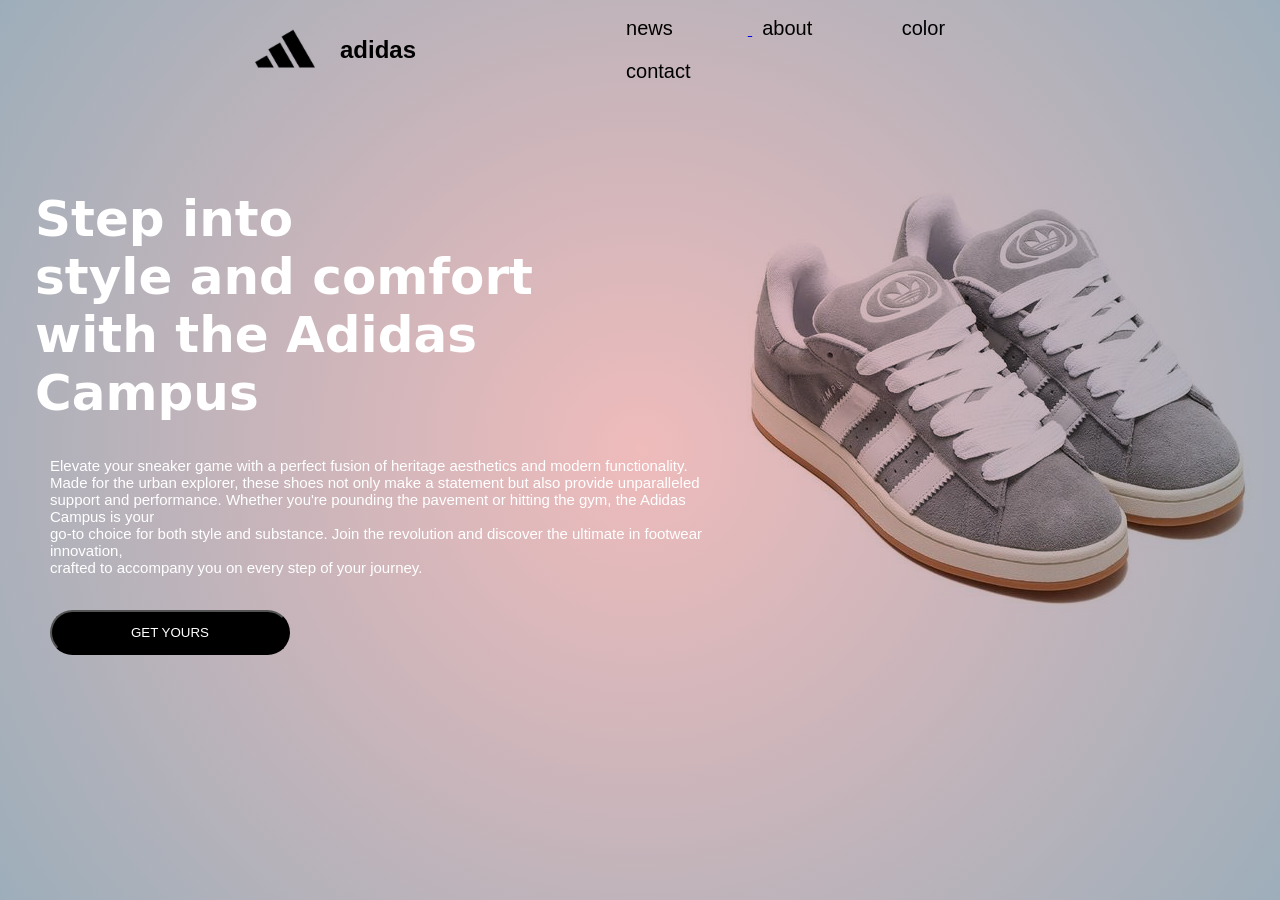
==== index.html @ ee0f189d "NEW HEADER OF THE BNEW WEBSITE" ====
<!DOCTYPE html>
<html lang="en">
  <head>
    <meta charset="UTF-8" />
    <meta name="viewport" content="width=device-width, initial-scale=1.0" />
    <title>Fond d'écran pour l'en-tête avec HTML et CSS</title>
    <link rel="stylesheet" href="assets/css/styles.css" />
  </head>
  <body>
    <header>
      <div class="home">
        <nav>
          <div class="logo">
          <img src="assets/images/adidas_logo.jpg" alt="logo">
          <h1>adidas</h1>
          </div> 
          <div class="navigation">
            <ul>
              <li><a href="#">news</li>
              <li><a href="#">about</a></li>
              <li><a href="#">color</a></li>
              <li><a href="#">contact</a></li>
            </ul>
          </nav>
          </div>
        </div>
      </div> 
     <div class="container" >
      <div class="text" >
        <h2>
          Step into <br>style  
          and comfort<br> with the Adidas Campus
        </h2>
       <div class="general">
        <p>
          Elevate your sneaker game with a perfect fusion of heritage aesthetics 
         and modern functionality. <br>
         Made for the urban explorer, these shoes not only make a statement 
         but also provide unparalleled <br> support and performance. Whether you're pounding  the pavement or hitting the gym, the Adidas Campus is your
         <br> go-to choice for both style and substance. Join the revolution and discover the ultimate in footwear innovation,
         <br> crafted to accompany you on every step of your journey.
          <br />
          <br />
          <br />
        </p>
        <button class="buy">GET YOURS</button>
       </div></div>
       <div class="image"> 
        <img src="assets/images/shoes2.jpg" alt="shoes">
      </div>
    </div>
  </header>
</html>
---- assets/css/styles.css ----
* {
  padding: 0;
  margin: 0;
  box-sizing: border-box;
}
:root {
  font-family: Arial, Helvetica, sans-serif;
}

header {
  width: 100%;
  height: 100vh;
  background: radial-gradient(
    circle,
    rgb(239, 187, 187) 0%,
    rgb(157, 174, 186) 100%
  );
  background-size: cover;
  background-position: center;
}

nav {
  display: flex;
  flex-direction: row;
  justify-content: space-between;
  align-items: center;
  height: 100px;
  width: 100%;
  background-color: rgba(203, 105, 105, 0);
}

nav img {
  width: 140px;
  height: 85px;
  object-fit: cover;
  padding-left: 30px;
  mix-blend-mode: multiply;
  position: center;
}

.logo {
  display: flex;
  flex-direction: row;
  align-items: center;
  justify-content: space-between;
  padding: 200px;
}

.navigation {
  display: flex;
  flex-direction: row;
  justify-content: space-between;
  align-items: center;
  padding-right: 200px;
}

.navigation ul li {
  list-style-type: none;
  display: inline-block;
  padding: 10px;
  gap: 25px;
  padding-right: 75px;
}

.navigation ul li a {
  text-decoration: none;
  color: black;
  font-size: 20px;
}

h2 {
  color: white;
  font-family: system-ui, -apple-system, BlinkMacSystemFont, "Segoe UI", Roboto,
    Oxygen, Ubuntu, Cantarell, "Open Sans", "Helvetica Neue", sans-serif;
  font-size: 50px;
  padding: 35px;
  padding-top: 10vh;
}

.container {
  display: flex;
}

.text {
  display: flex;
  flex-direction: column;
}

.general {
  color: white;
  font-size: 15px;
  color: #ffffff;
  padding-left: 50px;
  display: flex;
  flex-direction: column;
  align-items: normal;
  justify-content: space-around;
}

.buy {
  background-color: black;
  font-family: "Lucida Sans", "Lucida Sans Regular", "Lucida Grande",
    "Lucida Sans Unicode", Geneva, Verdana, sans-serif;
  color: #ffffff;
  border-radius: 50px;
  width: 240px;
  height: 45px;
  position: relative;
  visibility: inherit;
}
.image {
  mix-blend-mode: multiply;
}
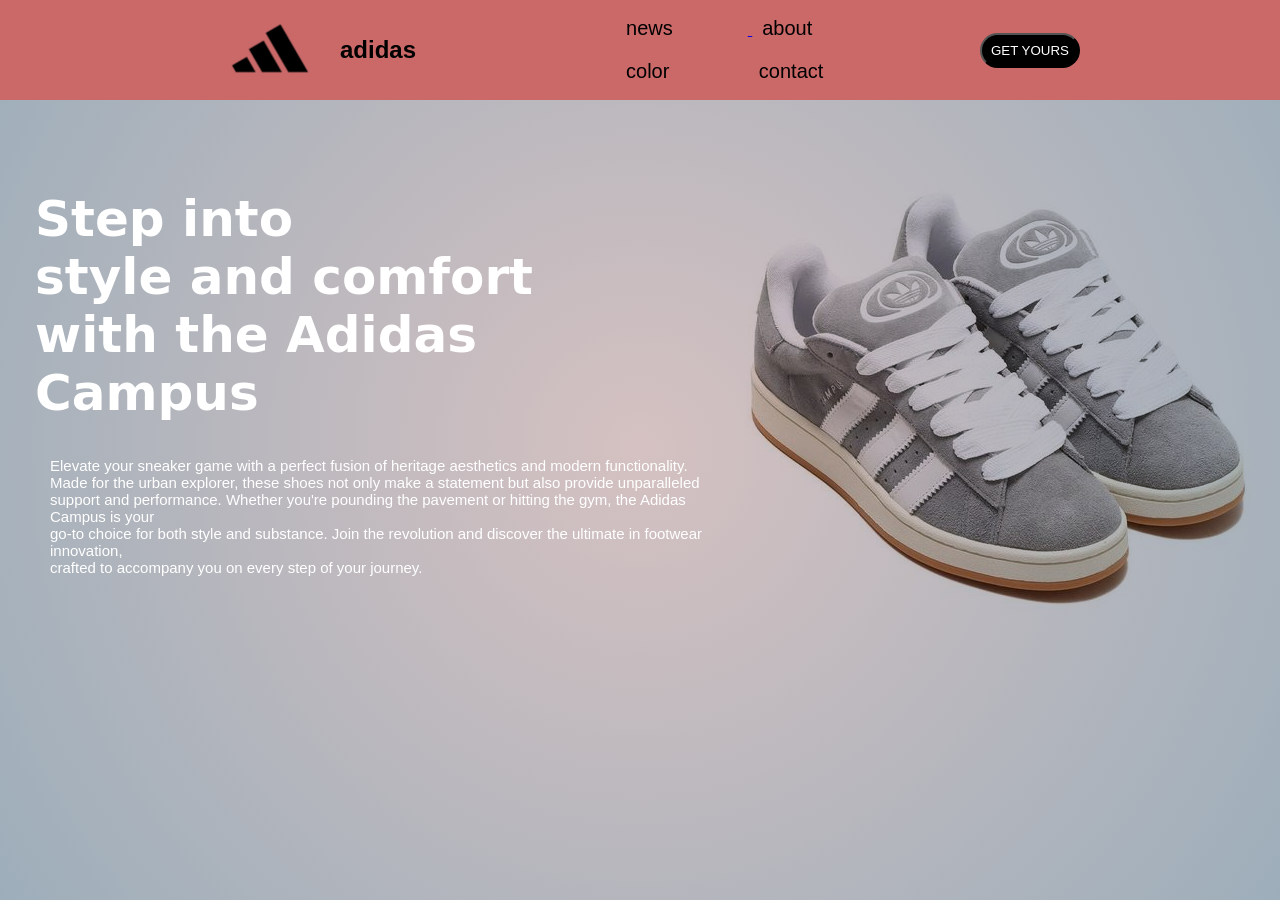
==== commit dec8bfdb: "HOME CONTENT" ====
--- a/index.html
+++ b/index.html
@@ -21,6 +21,9 @@
               <li><a href="#">color</a></li>
               <li><a href="#">contact</a></li>
             </ul>
+            <div class="get_yours">
+              <button class="buy">GET YOURS</button>
+            </div>
           </nav>
           </div>
         </div>
@@ -43,7 +46,7 @@
           <br />
           <br />
         </p>
-        <button class="buy">GET YOURS</button>
+        
        </div></div>
        <div class="image"> 
         <img src="assets/images/shoes2.jpg" alt="shoes">
--- a/assets/css/styles.css
+++ b/assets/css/styles.css
@@ -12,28 +12,26 @@
   height: 100vh;
   background: radial-gradient(
     circle,
-    rgb(239, 187, 187) 0%,
+    rgb(213, 193, 193) 0%,
     rgb(157, 174, 186) 100%
   );
-  background-size: cover;
-  background-position: center;
 }
 
 nav {
   display: flex;
   flex-direction: row;
-  justify-content: space-between;
+  justify-content: space-evenly;
   align-items: center;
   height: 100px;
   width: 100%;
-  background-color: rgba(203, 105, 105, 0);
+  background-color: rgb(203, 105, 105);
 }
 
 nav img {
   width: 140px;
   height: 85px;
   object-fit: cover;
-  padding-left: 30px;
+
   mix-blend-mode: multiply;
   position: center;
 }
@@ -103,8 +101,8 @@
     "Lucida Sans Unicode", Geneva, Verdana, sans-serif;
   color: #ffffff;
   border-radius: 50px;
-  width: 240px;
-  height: 45px;
+  width: 100px;
+  height: 35px;
   position: relative;
   visibility: inherit;
 }
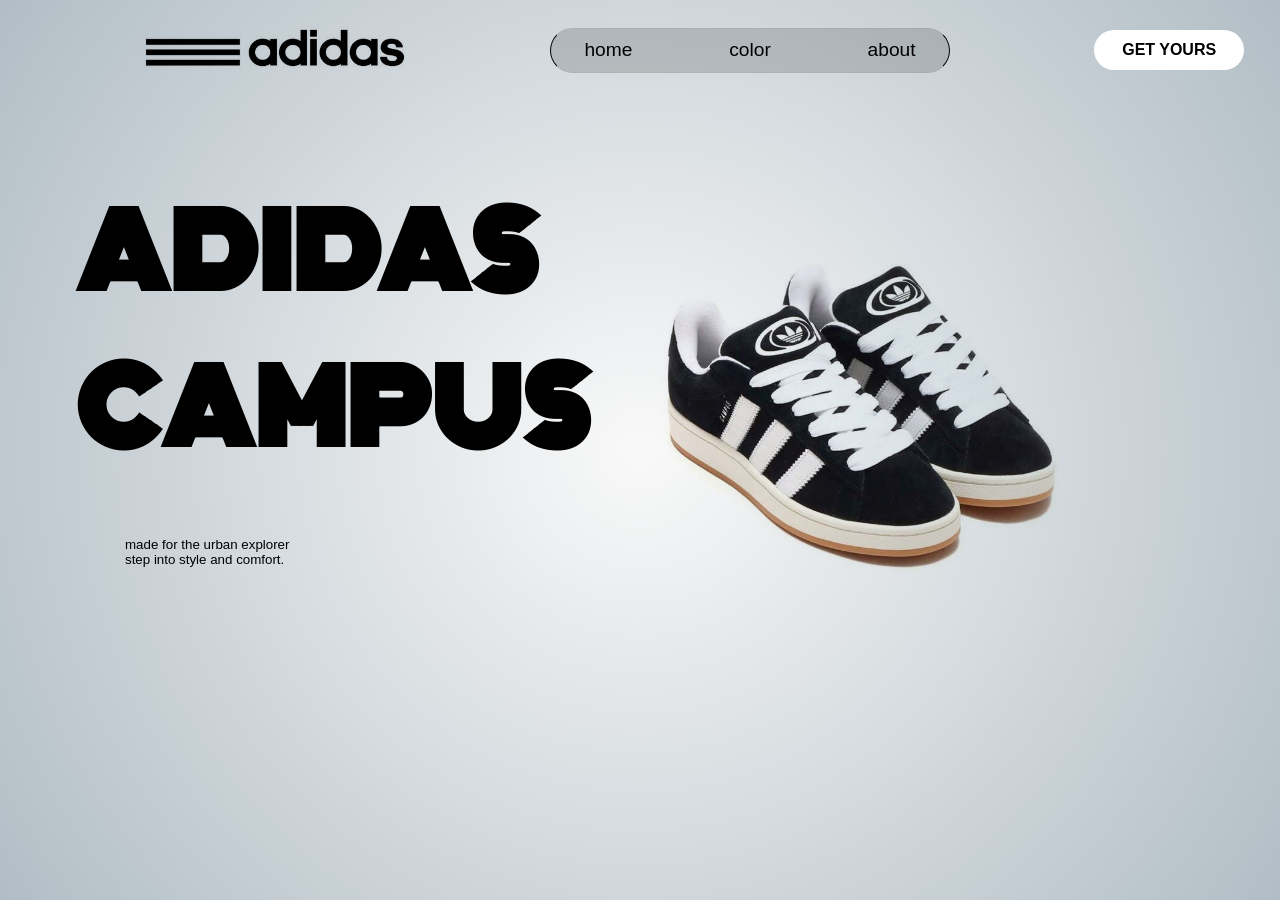
==== commit 61c0f19e: "adding pictures" ====
--- a/index.html
+++ b/index.html
@@ -3,12 +3,15 @@
   <head>
     <meta charset="UTF-8" />
     <meta name="viewport" content="width=device-width, initial-scale=1.0" />
-    <title>Fond d'écran pour l'en-tête avec HTML et CSS</title>
+    <title>Adidas_campus</title>
     <link rel="stylesheet" href="assets/css/styles.css" />
-  </head>
+    <link rel="preconnect" href="https://fonts.googleapis.com">
+    <link rel="preconnect" href="https://fonts.gstatic.com" crossorigin>
+    <link href="https://fonts.googleapis.com/css2?family=M+PLUS+Rounded+1c&family=Monoton&family=Nosifer&family=Nunito+Sans:ital,opsz,wght@0,6..12,200..1000;1,6..12,200..1000&family=Rowdies:wght@300;400;700&display=swap" rel="stylesheet">
+   </head>
   <body>
     <header>
-      <div class="home">
+       <!--<div class="home">
         <nav>
           <div class="logo">
           <img src="assets/images/adidas_logo.jpg" alt="logo">
@@ -51,6 +54,38 @@
        <div class="image"> 
         <img src="assets/images/shoes2.jpg" alt="shoes">
       </div>
+    </div> -->
+    <div class="home">
+      <nav>
+        <div class="logo">
+          <img src="assets/images/logo3.jpg" alt="logo">
+        </div>
+        <div class="navigation">
+          <ul>
+            <li><a href="#">home</a></li>
+            <li><a href="#">color</a></li>
+            <li><a href="#">about</a></li>
+          </ul>
+        </div>
+        <div class="get">
+          <button>GET YOURS</button>
+        </div>
+      </nav>
+      <div class="home_content">
+        <div class="text">
+          <h1>
+            <span> ADIDAS</span> <br>
+            CAMPUS
+          </h1>
+          <p>
+            made for the urban explorer 
+            <br> step into style and comfort.
+          </p>
+        </div>
+        <div class="image">
+          <img src="assets/images/shoes1.jpg" alt="shoes">
+        </div>
+      </div>
     </div>
   </header>
 </html>
--- a/assets/css/styles.css
+++ b/assets/css/styles.css
@@ -10,13 +10,10 @@
 header {
   width: 100%;
   height: 100vh;
-  background: radial-gradient(
-    circle,
-    rgb(213, 193, 193) 0%,
-    rgb(157, 174, 186) 100%
-  );
-}
-
+  background: rgb(249,249,249);
+background: radial-gradient(circle, rgba(249,249,249,1) 0%, rgba(177,189,197,1) 100%);
+  }
+/*
 nav {
   display: flex;
   flex-direction: row;
@@ -109,3 +106,136 @@
 .image {
   mix-blend-mode: multiply;
 }
+*/
+
+nav {
+  display: flex;
+  flex-direction: row;
+  justify-content: space-evenly;
+  align-items: center;
+  width: 100%;
+  height: 100px;
+
+}
+
+.logo{
+  padding: 100px;
+}
+.logo img{
+  object-fit: cover;
+  width: 350px;
+  height: 75px;
+  mix-blend-mode: multiply;
+  padding: 10px;
+
+}
+
+.navigation{
+  padding-right: 75px !important;
+ 
+}
+
+.navigation ul {
+  display: flex;
+  flex-direction: row;
+  justify-content: space-around;
+  align-items: center;
+  gap: 50px;
+  width: 400px;
+  height: 5vh;
+  padding: 10px;
+  background-color: rgba(0, 0, 0, 0.152);
+  border: solid 1px ;
+  border-color: rgba(0, 0, 0, 0.034);
+  border-radius: 50px;
+  position: center;
+  padding-left:  30px;
+  margin-right: 10px;
+  padding: 10px;
+  border-right: 1px solid #000;
+  border-left: 1px solid #000;
+}
+
+.navigation ul li{
+  list-style-type: none;
+  position: center;
+}
+
+.navigation ul li a{
+  color: black;
+  text-decoration: none;
+  font-family: 'Segoe UI', Tahoma, Geneva, Verdana, sans-serif;
+  font-size: larger;
+  cursor: pointer;
+}
+
+.get{
+  padding-right: 250px;
+  margin: 7ex;
+}
+
+.get button {
+  border-radius: 50px;
+  background-color: #ffffff;
+  width: 150px;
+  height: 40px;
+  display: flex;
+  align-items: center;
+  justify-content: center;
+  border: none;
+  font-size: 20px;
+  font-weight: bold;
+  cursor: pointer;
+  font-size: medium;
+  position: center;
+  font-family: "Montserrat" sans-serif;
+}
+
+.home_content {
+  display: flex;
+  flex-direction: row;
+  align-items: center;
+  justify-content: space-between;
+ 
+}
+
+.home_content .text {
+  display: flex;
+  flex-direction: column;
+  padding: 75px;
+  justify-content: space-evenly;
+ padding: 75px;
+  width: 50%;
+  height: 100%;
+
+
+}
+
+.text{
+  padding: 50px;
+}
+
+h1 {
+  font-size: 100px;
+  font-family: "Monoton";
+  
+}
+
+.text p {
+  font-family: "Nunito" sans-serif ;
+  font-size: smaller;
+  padding: 50px;
+  padding-right: 50px;
+}
+
+.home_content img {
+  width: 75%;
+  height: 100%;
+  size: smaller;
+  mix-blend-mode: multiply;
+}
+
+.image {
+ 
+  padding-right: 50px;
+}
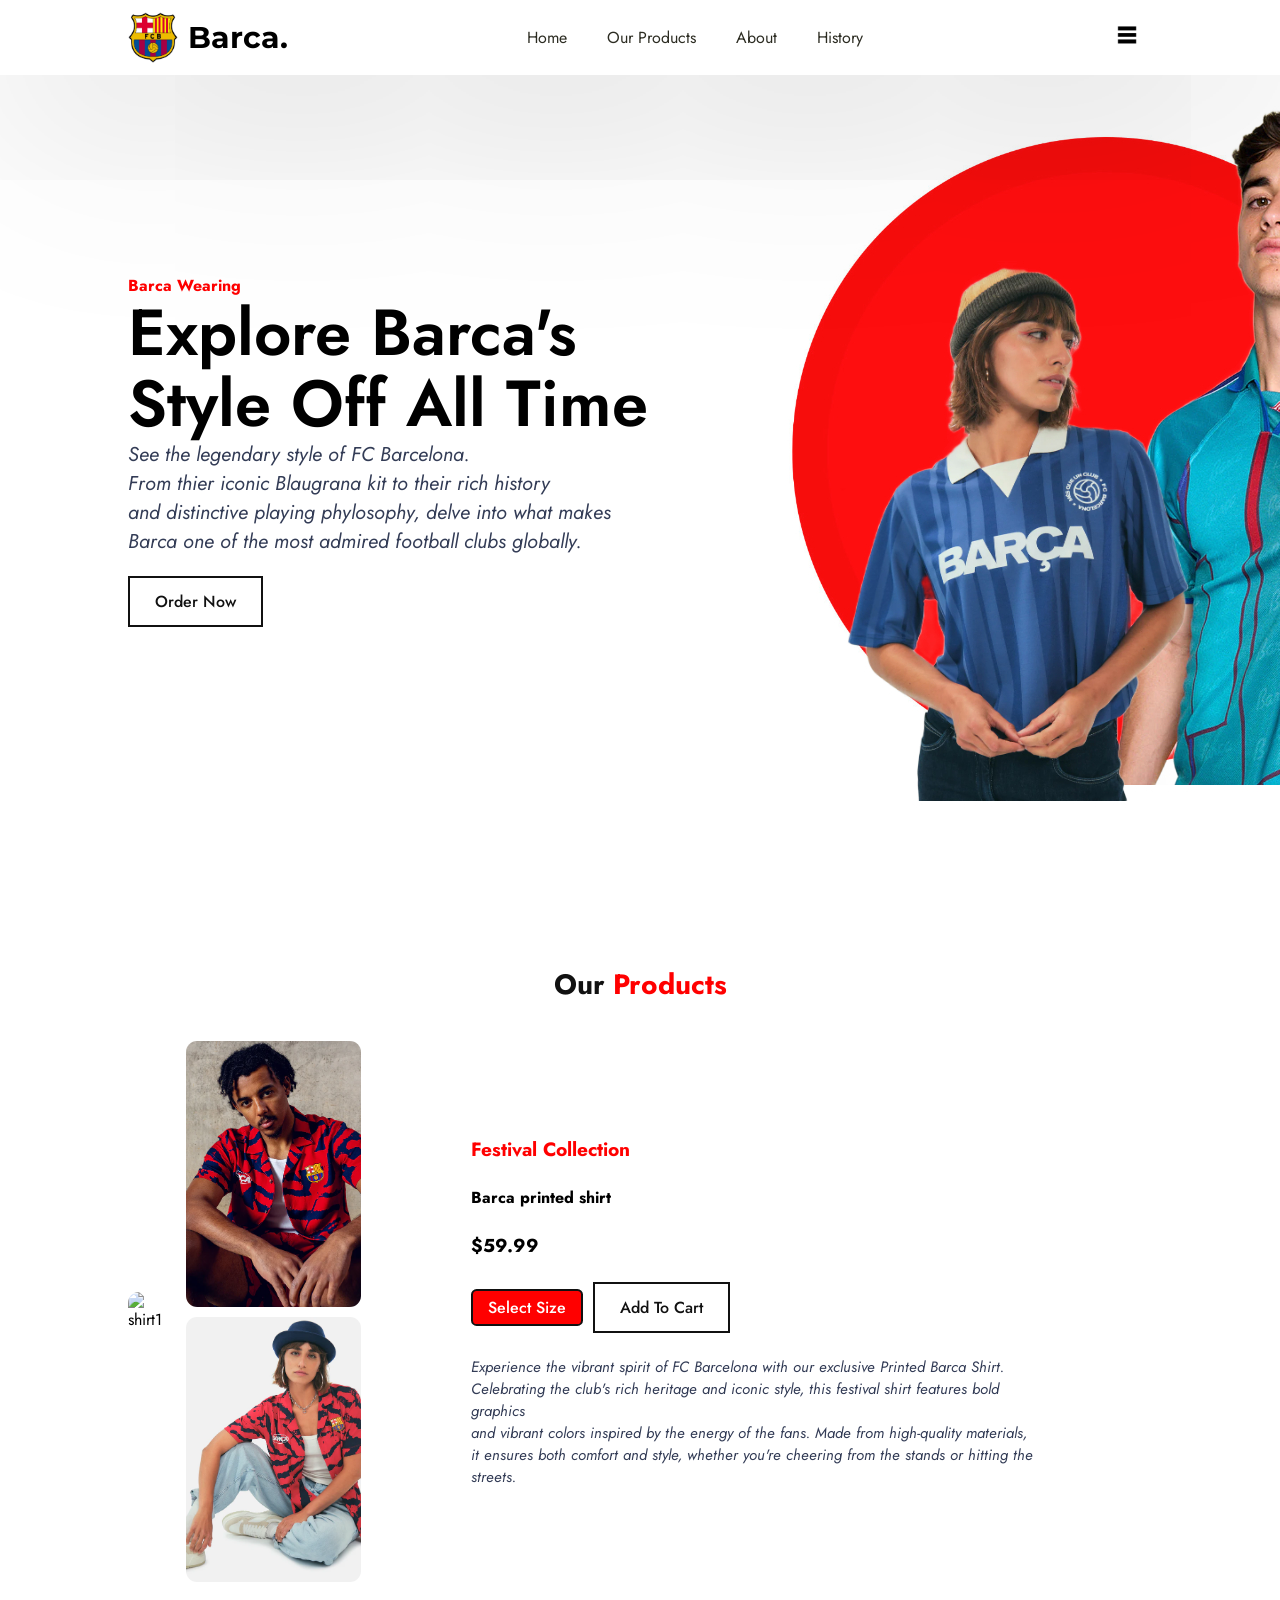
==== commit cf7b0ad3: "last change of website,home content and products" ====
--- a/index.html
+++ b/index.html
@@ -1,91 +1,80 @@
 <!DOCTYPE html>
 <html lang="en">
-  <head>
-    <meta charset="UTF-8" />
-    <meta name="viewport" content="width=device-width, initial-scale=1.0" />
-    <title>Adidas_campus</title>
-    <link rel="stylesheet" href="assets/css/styles.css" />
-    <link rel="preconnect" href="https://fonts.googleapis.com">
-    <link rel="preconnect" href="https://fonts.gstatic.com" crossorigin>
-    <link href="https://fonts.googleapis.com/css2?family=M+PLUS+Rounded+1c&family=Monoton&family=Nosifer&family=Nunito+Sans:ital,opsz,wght@0,6..12,200..1000;1,6..12,200..1000&family=Rowdies:wght@300;400;700&display=swap" rel="stylesheet">
-   </head>
-  <body>
-    <header>
-       <!--<div class="home">
-        <nav>
-          <div class="logo">
-          <img src="assets/images/adidas_logo.jpg" alt="logo">
-          <h1>adidas</h1>
-          </div> 
-          <div class="navigation">
-            <ul>
-              <li><a href="#">news</li>
-              <li><a href="#">about</a></li>
-              <li><a href="#">color</a></li>
-              <li><a href="#">contact</a></li>
-            </ul>
-            <div class="get_yours">
-              <button class="buy">GET YOURS</button>
+<head>
+    <meta charset="UTF-8">
+    <meta name="viewport" content="width=device-width, initial-scale=1.0">
+    <title>Barca.com</title>
+    <link rel="stylesheet" href="assets/css/styles.css">
+</head>
+<body>
+    <nav>
+        <div class="logo">
+            <img src="assets/images/logo.jpg" alt="logo">
+            <h1>Barca.</h1>
+        </div>
+        <ul class="navigation">
+            <li><a href="#1">home</a></li>
+            <li><a href="#2">our products</a></li>
+            <li><a href="#3">about</a></li>
+            <li><a href="#4">history</a></li>
+        </ul>
+        <div class="menu" id="1">
+            <img src="assets/images/menu.jpg" alt="menu">
+        </div>
+
+    </nav>
+
+    <section class="home_content">
+        <div class="text">
+            <h5>Barca Wearing</h5>
+            <h1>Explore Barca's <br>style off All Time</h1>
+            <p>See the legendary style of FC Barcelona. <br>
+            From thier iconic Blaugrana kit to their 
+            rich history <br>and distinctive playing phylosophy, 
+            delve into what makes <br> Barca  one of the most admired 
+            football clubs globally.
+            </p>
+            <div class="order_buton">
+                <div class="order_button">Order Now</div>
             </div>
-          </nav>
-          </div>
         </div>
-      </div> 
-     <div class="container" >
-      <div class="text" >
-        <h2>
-          Step into <br>style  
-          and comfort<br> with the Adidas Campus
-        </h2>
-       <div class="general">
-        <p>
-          Elevate your sneaker game with a perfect fusion of heritage aesthetics 
-         and modern functionality. <br>
-         Made for the urban explorer, these shoes not only make a statement 
-         but also provide unparalleled <br> support and performance. Whether you're pounding  the pavement or hitting the gym, the Adidas Campus is your
-         <br> go-to choice for both style and substance. Join the revolution and discover the ultimate in footwear innovation,
-         <br> crafted to accompany you on every step of your journey.
-          <br />
-          <br />
-          <br />
-        </p>
+    </section>
+
+    <section class="our products" id="2">
+        <div class="products_content">
+            <h2> Our <span>Products</span></h2>
+        </div>
+        <div class="first_shirt">
+            <div class="shirt1">
+                <img src="assets/images/sgirtred1.webp" alt="shirt1">
+            </div>
+            <div class="shirt2">
+                <img src="assets/images/shirtred2.webp" alt="shirt2">
+                <img src="assets/images/shirtred3.webp" alt="shirt3">
+            </div>
+            <div class="price">
+                <h5>Festival Collection</h5>
+                <br>
+                <h4>Barca printed shirt</h4>
+                <br>
+                <h3>$59.99</h3>
+                <br>
+                <div class="select_size">
+                    <div class="select_button">Select Size</div>
+                    <div class="add_button">Add to cart</div>
+                </div>
+                <br>
+                <p>Experience the vibrant spirit of FC Barcelona with our exclusive Printed Barca Shirt. <br>
+                 Celebrating the club's rich heritage and iconic style, this festival shirt features
+                 bold graphics <br> and vibrant colors inspired by the energy of the fans. Made from high-quality materials,<br>
+                 it ensures both comfort and style, whether you're cheering from the stands or hitting the streets. 
+                </p>
+             </div>
+        </div>
+
+
         
-       </div></div>
-       <div class="image"> 
-        <img src="assets/images/shoes2.jpg" alt="shoes">
-      </div>
-    </div> -->
-    <div class="home">
-      <nav>
-        <div class="logo">
-          <img src="assets/images/logo3.jpg" alt="logo">
-        </div>
-        <div class="navigation">
-          <ul>
-            <li><a href="#">home</a></li>
-            <li><a href="#">color</a></li>
-            <li><a href="#">about</a></li>
-          </ul>
-        </div>
-        <div class="get">
-          <button>GET YOURS</button>
-        </div>
-      </nav>
-      <div class="home_content">
-        <div class="text">
-          <h1>
-            <span> ADIDAS</span> <br>
-            CAMPUS
-          </h1>
-          <p>
-            made for the urban explorer 
-            <br> step into style and comfort.
-          </p>
-        </div>
-        <div class="image">
-          <img src="assets/images/shoes1.jpg" alt="shoes">
-        </div>
-      </div>
-    </div>
-  </header>
-</html>
+
+    </section>
+</body>
+</html>
--- a/assets/css/styles.css
+++ b/assets/css/styles.css
@@ -1,241 +1,216 @@
-* {
-  padding: 0;
-  margin: 0;
-  box-sizing: border-box;
-}
-:root {
-  font-family: Arial, Helvetica, sans-serif;
-}
-
-header {
-  width: 100%;
-  height: 100vh;
-  background: rgb(249,249,249);
-background: radial-gradient(circle, rgba(249,249,249,1) 0%, rgba(177,189,197,1) 100%);
-  }
-/*
+
+@import url('https://fonts.googleapis.com/css2?family=Jost:ital,wght@0,100..900;1,100..900&display=swap');
+@import url('https://fonts.googleapis.com/css2?family=Jost:ital,wght@0,100..900;1,100..900&family=Montserrat:ital,wght@0,100..900;1,100..900&display=swap');
+*{
+    margin: 0;
+    padding: 0;
+    box-sizing: border-box;
+    font-family: 'Jost', sans-serif;
+}
+
 nav {
-  display: flex;
-  flex-direction: row;
-  justify-content: space-evenly;
-  align-items: center;
-  height: 100px;
-  width: 100%;
-  background-color: rgb(203, 105, 105);
-}
-
-nav img {
-  width: 140px;
-  height: 85px;
-  object-fit: cover;
-
-  mix-blend-mode: multiply;
-  position: center;
+    position: fixed;
+    width: 100%;
+    height: 75px;
+    display: flex;
+    flex-direction: row;
+    align-items: center;
+    justify-content: space-between;
+    padding: 20px 10%;
+    background-color: white;
+    box-shadow: 0 5px 100vh rgba(0, 0, 0, 0.335);
+
 }
 
 .logo {
-  display: flex;
-  flex-direction: row;
-  align-items: center;
-  justify-content: space-between;
-  padding: 200px;
+    display: flex;
+    flex-direction: row;
+    align-items: center;
+    gap: 10px;
+}
+
+.logo h1{
+    font-size: 30px;
+    font-family: 'montserrat', sans-serif;
+}
+.logo img {
+    width: 50px; 
 }
 
 .navigation {
-  display: flex;
-  flex-direction: row;
-  justify-content: space-between;
-  align-items: center;
-  padding-right: 200px;
-}
-
-.navigation ul li {
-  list-style-type: none;
-  display: inline-block;
-  padding: 10px;
-  gap: 25px;
-  padding-right: 75px;
-}
-
-.navigation ul li a {
-  text-decoration: none;
-  color: black;
-  font-size: 20px;
-}
-
-h2 {
-  color: white;
-  font-family: system-ui, -apple-system, BlinkMacSystemFont, "Segoe UI", Roboto,
-    Oxygen, Ubuntu, Cantarell, "Open Sans", "Helvetica Neue", sans-serif;
-  font-size: 50px;
-  padding: 35px;
-  padding-top: 10vh;
-}
-
-.container {
-  display: flex;
-}
-
-.text {
-  display: flex;
-  flex-direction: column;
-}
-
-.general {
-  color: white;
-  font-size: 15px;
-  color: #ffffff;
-  padding-left: 50px;
-  display: flex;
-  flex-direction: column;
-  align-items: normal;
-  justify-content: space-around;
-}
-
-.buy {
-  background-color: black;
-  font-family: "Lucida Sans", "Lucida Sans Regular", "Lucida Grande",
-    "Lucida Sans Unicode", Geneva, Verdana, sans-serif;
-  color: #ffffff;
-  border-radius: 50px;
-  width: 100px;
-  height: 35px;
-  position: relative;
-  visibility: inherit;
-}
-.image {
-  mix-blend-mode: multiply;
-}
-*/
-
-nav {
-  display: flex;
-  flex-direction: row;
-  justify-content: space-evenly;
-  align-items: center;
-  width: 100%;
-  height: 100px;
-
-}
-
-.logo{
-  padding: 100px;
-}
-.logo img{
-  object-fit: cover;
-  width: 350px;
-  height: 75px;
-  mix-blend-mode: multiply;
-  padding: 10px;
-
-}
-
-.navigation{
-  padding-right: 75px !important;
- 
-}
-
-.navigation ul {
-  display: flex;
-  flex-direction: row;
-  justify-content: space-around;
-  align-items: center;
-  gap: 50px;
-  width: 400px;
-  height: 5vh;
-  padding: 10px;
-  background-color: rgba(0, 0, 0, 0.152);
-  border: solid 1px ;
-  border-color: rgba(0, 0, 0, 0.034);
-  border-radius: 50px;
-  position: center;
-  padding-left:  30px;
-  margin-right: 10px;
-  padding: 10px;
-  border-right: 1px solid #000;
-  border-left: 1px solid #000;
-}
-
-.navigation ul li{
-  list-style-type: none;
-  position: center;
-}
-
-.navigation ul li a{
-  color: black;
-  text-decoration: none;
-  font-family: 'Segoe UI', Tahoma, Geneva, Verdana, sans-serif;
-  font-size: larger;
-  cursor: pointer;
-}
-
-.get{
-  padding-right: 250px;
-  margin: 7ex;
-}
-
-.get button {
-  border-radius: 50px;
-  background-color: #ffffff;
-  width: 150px;
-  height: 40px;
-  display: flex;
-  align-items: center;
-  justify-content: center;
-  border: none;
-  font-size: 20px;
-  font-weight: bold;
-  cursor: pointer;
-  font-size: medium;
-  position: center;
-  font-family: "Montserrat" sans-serif;
-}
-
-.home_content {
-  display: flex;
-  flex-direction: row;
-  align-items: center;
-  justify-content: space-between;
- 
-}
-
-.home_content .text {
-  display: flex;
-  flex-direction: column;
-  padding: 75px;
-  justify-content: space-evenly;
- padding: 75px;
-  width: 50%;
-  height: 100%;
-
-
-}
-
-.text{
-  padding: 50px;
-}
-
-h1 {
-  font-size: 100px;
-  font-family: "Monoton";
+    display: flex;
+    flex-direction: row;
+    justify-content: space-between;
+    align-items: center;
+    list-style-type: none;
+}
+
+.navigation a{
+    color: #2c2c22;
+    font-size: 16px;
+    text-transform: capitalize;
+    padding: 10px 20px;
+    font-weight: 400;
+    transition:  all .42s ease;
+    text-decoration: none;
+}
+
+.navigation a:hover {
+    color: red;
+}
+
+.menu img {
+    width: 50px;
+    cursor: pointer;
+    align-items: baseline;
+}
+
+section{
+    padding: 5% 10%;
+}
+
+.home_content{
+    width: 100%;
+    height: 100vh;
+    background-image: url(../images/back1.jpg);
+    display: grid;
+    align-items: center;
+    object-fit: cover;
+}
+
+.text h5{
+    color: red;
+    font-size: 16px;
+    text-transform: capitalize;
+   
+}
+
+.text h1{
+    color:black;
+    font-size: 65px;
+    text-transform: capitalize;
+    line-height: 1.1;
+    font-weight: 600;
+    margin: 6px 0 10 px;
+}
+
+.text p{
+    color:#333c56;
+    font-size: 20px;
+    font-style: italic;
+    margin-bottom: 20px
+}
+
+.text .order_button{
+    display: inline-block;
+    color: #111;
+    font-size: 16px;
+    font-weight: 500;
+    text-transform: capitalize;
+    border: 2px solid #111;
+    padding: 12px 25px;
+    transition: all .42s ease;  
+    cursor: pointer;
+}
+
+.text .order_button:hover{
+    background-color: black;
+    color: white;
+}
+
+.products_content h2 {
+    color: #111;
+    font-size: 28px;
+    text-transform: capitalize;
+    text-align: center;
+    margin-bottom: 30px;
+}
+
+.products_content h2 span {
+    color: red;
+}
+
+.first_shirt{
+    display: flex;
+    flex-direction: row;
+    gap: 10px;
+    justify-self:space-between; 
+    align-items: center;
+}
+
+.first_shirt .shirt2 {
+   display: flex;
+   flex-direction: column;
+   justify-content: space-between;
+   align-items: center;
+   gap: 10px;
+}
+
+.first_shirt .shirt1 img{
+    width: 350px;
+    border-radius: 1cap;
+}
+
+.first_shirt .shirt2 img{
+    width: 175px;
+    border-radius: 1cap;
+}
+
+.price{
+    padding: 100px;
+}
+
+.price h5{
+    color: red;
+    font-size: larger
+}
+
+.price .select_size{
+    display: flex;
+    flex-direction: row;
+    gap: 10px;
+    align-items: center;
+}
+
+.price .select_size .select_button{
+    display: inline-block;
+    color: #ffffff;
+    font-size: 16px;
+    font-weight: 500;
+    text-transform: capitalize;
+    border: 2px solid #111;
+    border-radius: 0.5cap;
+    background-color: red;
+    padding: 5px 15px;
+    transition: all .42s ease;  
+    cursor: pointer;
+}
+
+.price .select_size .add_button{
+    display: inline-block;
+    color: #111;
+    font-size: 16px;
+    font-weight: 500;
+    text-transform: capitalize;
+    border: 2px solid #111;
+    padding: 12px 25px;
+    transition: all .42s ease;  
+    cursor: pointer;
+}
+
+.price .select_size .select_button:hover{
+    background-color: black;
+    color: white;
+}
+
+.price .select_size .add_button:hover{
+    background-color: black;
+    color: white;
+}
+
+.price p{
+    color:#333c56;
+    font-size: 15px;
+    font-style: italic;
   
 }
-
-.text p {
-  font-family: "Nunito" sans-serif ;
-  font-size: smaller;
-  padding: 50px;
-  padding-right: 50px;
-}
-
-.home_content img {
-  width: 75%;
-  height: 100%;
-  size: smaller;
-  mix-blend-mode: multiply;
-}
-
-.image {
- 
-  padding-right: 50px;
-}
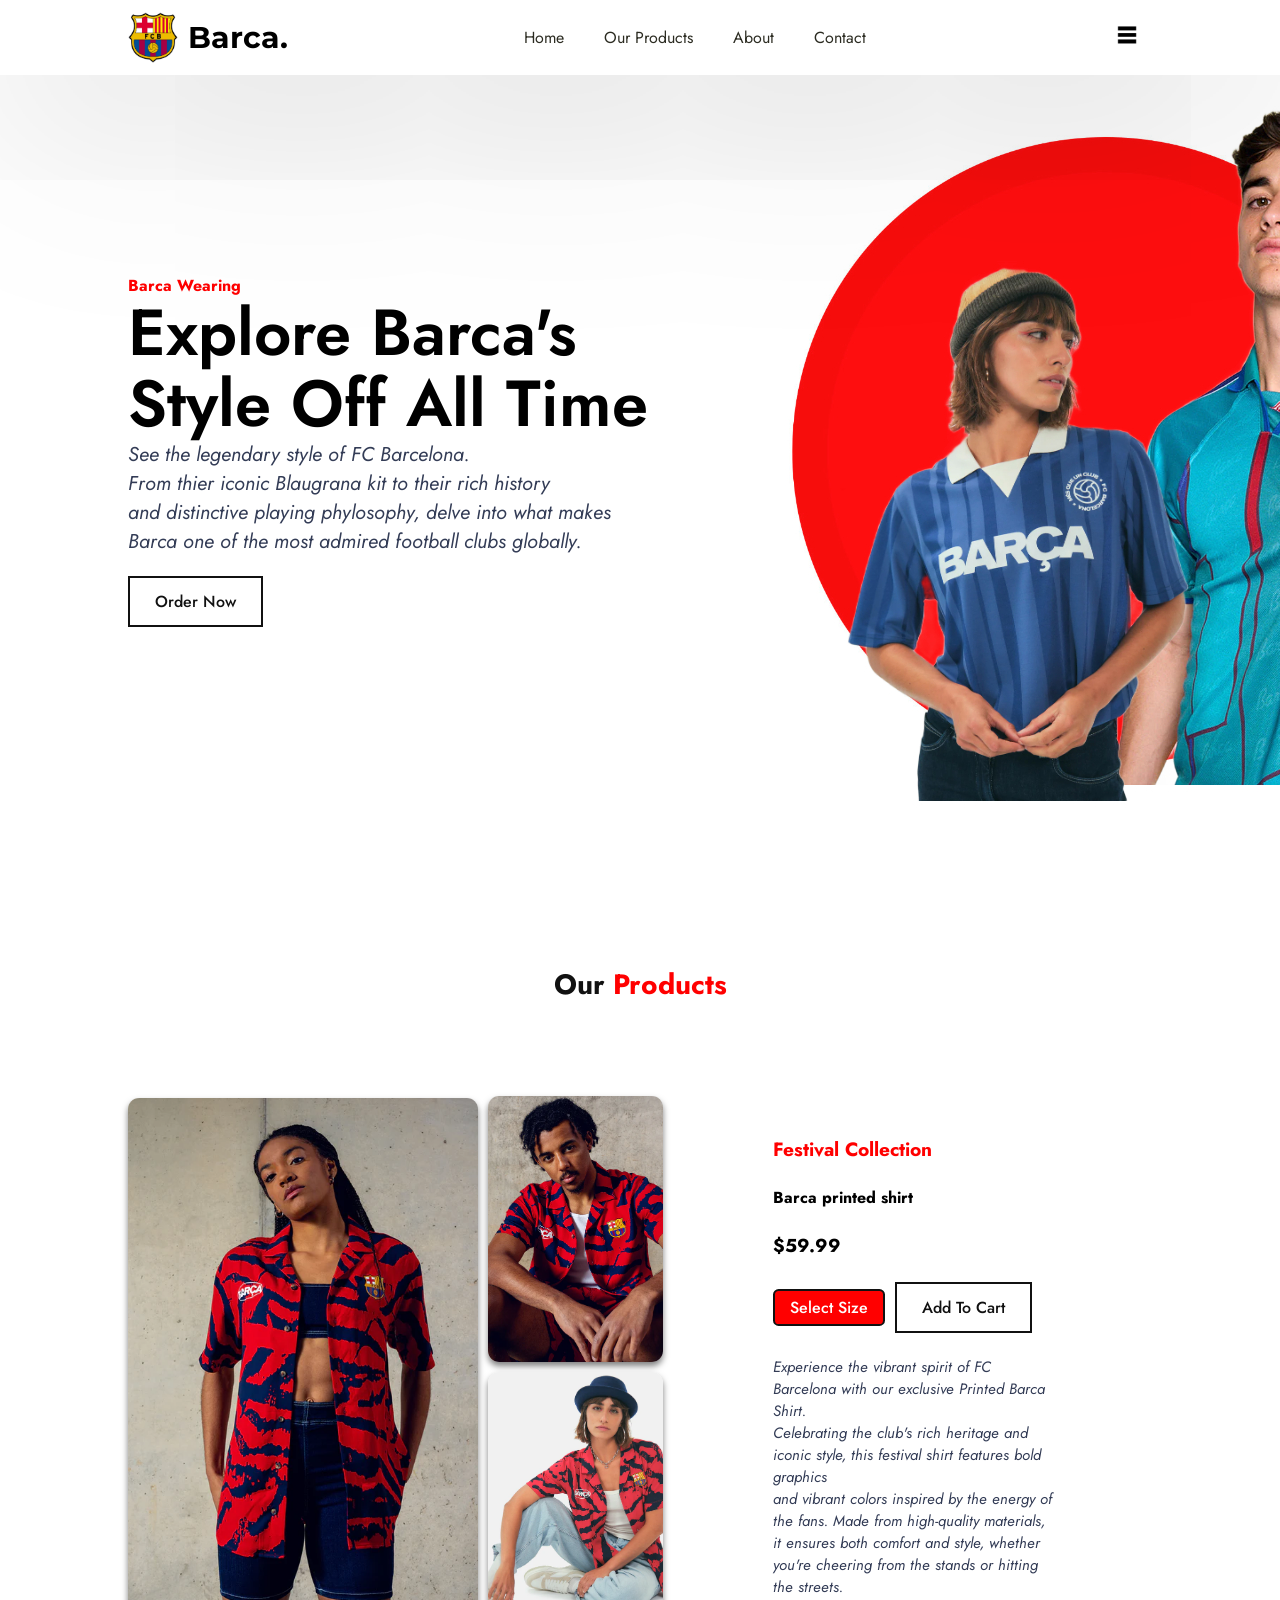
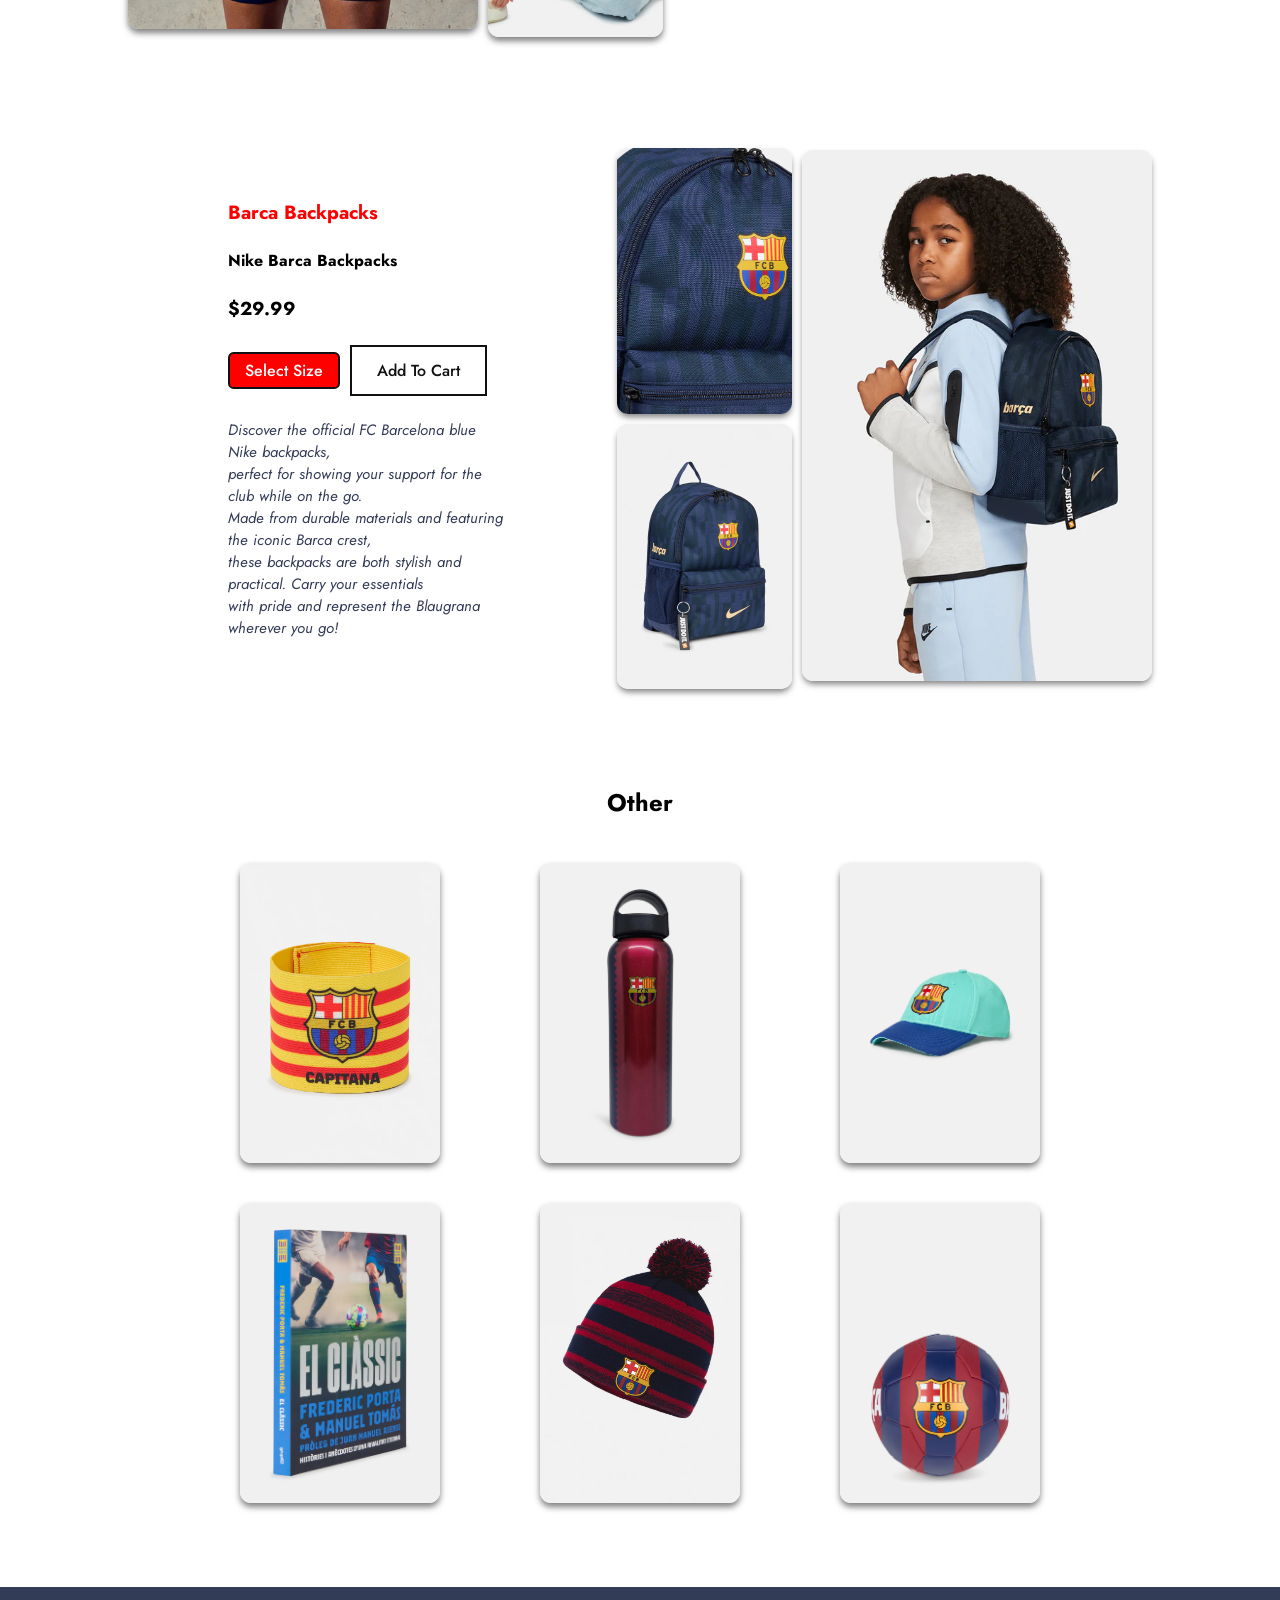
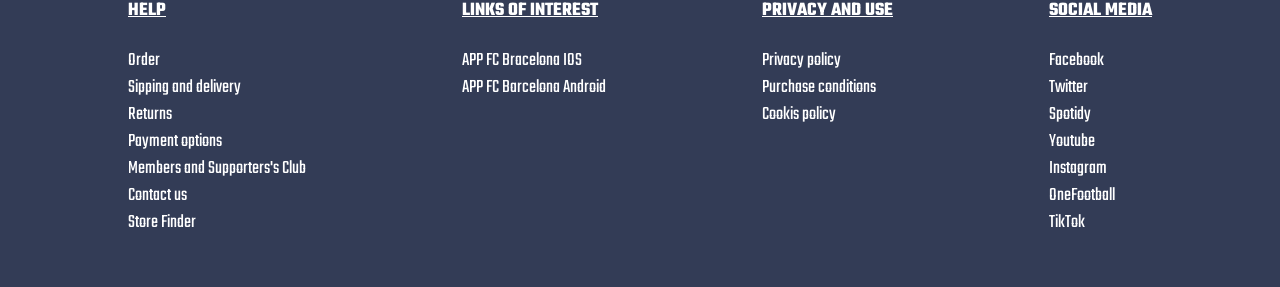
==== commit 09468661: "feat: Add additional products and update footer" ====
--- a/index.html
+++ b/index.html
@@ -16,15 +16,15 @@
             <li><a href="#1">home</a></li>
             <li><a href="#2">our products</a></li>
             <li><a href="#3">about</a></li>
-            <li><a href="#4">history</a></li>
+            <li><a href="#4">contact</a></li>
         </ul>
-        <div class="menu" id="1">
+        <div class="menu">
             <img src="assets/images/menu.jpg" alt="menu">
         </div>
 
     </nav>
 
-    <section class="home_content">
+    <section class="home_content" id="1">
         <div class="text">
             <h5>Barca Wearing</h5>
             <h1>Explore Barca's <br>style off All Time</h1>
@@ -44,15 +44,15 @@
         <div class="products_content">
             <h2> Our <span>Products</span></h2>
         </div>
-        <div class="first_shirt">
+        <div class="first_sale">
             <div class="shirt1">
-                <img src="assets/images/sgirtred1.webp" alt="shirt1">
+                <img src="assets/images/shirtred1.webp" alt="shirt1">
             </div>
             <div class="shirt2">
                 <img src="assets/images/shirtred2.webp" alt="shirt2">
                 <img src="assets/images/shirtred3.webp" alt="shirt3">
             </div>
-            <div class="price">
+            <div class="price_shirt">
                 <h5>Festival Collection</h5>
                 <br>
                 <h4>Barca printed shirt</h4>
@@ -71,10 +71,90 @@
                 </p>
              </div>
         </div>
+        <div class="second_sale">
+            <div class="price_backpacks">
+                <h5>Barca Backpacks</h5>
+                <br>
+                <h4>Nike Barca Backpacks</h4>
+                <br>
+                <h3>$29.99</h3>
+                <br>
+                <div class="select_size">
+                    <div class="select_button">Select Size</div>
+                    <div class="add_button">Add to cart</div>
+                </div>
+                <br>
+                <p>Discover the official FC Barcelona blue Nike backpacks,<br>
+                    perfect for showing your support for the club while on the go. <br>
+                    Made from durable materials and featuring the iconic Barca crest,<br>
+                    these backpacks are both stylish and practical. Carry your essentials <br>
+                    with pride and represent the Blaugrana wherever you go! 
+                </p>
+            </div>
+            <div class="backpacks">
+                <img src="assets/images/backpacks3.webp" alt="backpacks3">
+                <img src="assets/images/backpacks2.webp" alt="backpacks2">
+            </div>
+            <div class="backpacks0">
+                <img src="assets/images/backpacks1.webp" alt="backpacks1">
+            </div>
+        </div> 
+        <br>
+        <br>
+            <div class="other_sale">
+                <h2>Other</h2>
+                <br>
+                <div class="sale1">
+                    <img src="assets/images/pic1.webp" alt="pic1">
+                    <img src="assets/images/pic2.webp" alt="pic2">
+                    <img src="assets/images/pic3.webp" alt="pic3">
+                </div>
+                <div class="sale2">
+                    <img src="assets/images/pic4.webp" alt="pic4">
+                    <img src="assets/images/pic5.webp" alt="pic5">
+                    <img src="assets/images/pic6.webp" alt="pic6">
 
-
-        
-
-    </section>
+                </div>
+            </div>
+        </section>
+        <section class="footer" id="4">
+            <div class="help">
+                <h5>HELP</h5>
+                <br>
+                <ul>
+                    <li><a href="">Order</a></li>
+                    <li><a href="">Sipping and delivery</a></li>
+                    <li><a href="">Returns</a></li>
+                    <li><a href="">Payment options</a></li>
+                    <li><a href="">Members and Supporters's Club</a></li>
+                    <li><a href="">Contact us</a></li>
+                    <li><a href="">Store Finder</a></li>
+                </ul>
+            </div>
+            <div class="interest">
+                <h5>LINKS OF INTEREST</h5>
+                <br>
+                <li><a href="">APP FC Bracelona IOS</a></li>
+                <li><a href="">APP FC Barcelona Android</a></li>
+            </div>
+            <div class="privacy">
+                <h5>PRIVACY AND USE</h5>
+                <br>
+                <li><a href="">Privacy policy</a></li>
+                <li><a href="">Purchase conditions</a></li>
+                <li><a href="">Cookis policy</a></li>
+            </div>
+            <div class="social_media">
+                <h5>SOCIAL MEDIA</h5>
+                <br>
+                <li><a href="">Facebook</a></li>
+                <li><a href="">Twitter</a></li>
+                <li><a href="">Spotidy</a></li>
+                <li><a href="">Youtube</a></li>
+                <li><a href="">Instagram</a></li>
+                <li><a href="">OneFootball</a></li>
+                <li><a href="">TikTok</a></li>
+            </div>
+        </section>
 </body>
 </html>
--- a/assets/css/styles.css
+++ b/assets/css/styles.css
@@ -1,11 +1,14 @@
 
 @import url('https://fonts.googleapis.com/css2?family=Jost:ital,wght@0,100..900;1,100..900&display=swap');
 @import url('https://fonts.googleapis.com/css2?family=Jost:ital,wght@0,100..900;1,100..900&family=Montserrat:ital,wght@0,100..900;1,100..900&display=swap');
+@import url('https://fonts.googleapis.com/css2?family=Teko:wght@300..700&display=swap');
 *{
     margin: 0;
     padding: 0;
     box-sizing: border-box;
     font-family: 'Jost', sans-serif;
+    scroll-behavior: smooth;
+    
 }
 
 nav {
@@ -118,19 +121,26 @@
     color: white;
 }
 
+.our_products{
+    display: flex;
+    flex-direction: column;
+
+}
+
 .products_content h2 {
     color: #111;
     font-size: 28px;
     text-transform: capitalize;
     text-align: center;
     margin-bottom: 30px;
+  
 }
 
 .products_content h2 span {
     color: red;
 }
 
-.first_shirt{
+.first_sale{
     display: flex;
     flex-direction: row;
     gap: 10px;
@@ -138,7 +148,7 @@
     align-items: center;
 }
 
-.first_shirt .shirt2 {
+.first_sale .shirt2 {
    display: flex;
    flex-direction: column;
    justify-content: space-between;
@@ -146,33 +156,46 @@
    gap: 10px;
 }
 
-.first_shirt .shirt1 img{
+.first_sale:hover .shirt2 {
+    transition: transform 0.42s ease;
+}
+
+.first_sale .shirt2 img {
+ transition: scale(1.1);
+}
+
+.first_sale .shirt1 img{
     width: 350px;
     border-radius: 1cap;
-}
-
-.first_shirt .shirt2 img{
+    box-shadow: 0 4px 6px rgba(0, 0, 0, 0.5);
+    cursor: pointer;
+}
+
+
+.first_sale .shirt2 img{
     width: 175px;
     border-radius: 1cap;
-}
-
-.price{
+    box-shadow: 0 4px 6px rgba(0, 0, 0, 0.5);
+    cursor: pointer;
+}
+
+.price_shirt{
     padding: 100px;
 }
 
-.price h5{
+.price_shirt h5{
     color: red;
     font-size: larger
 }
 
-.price .select_size{
-    display: flex;
-    flex-direction: row;
-    gap: 10px;
-    align-items: center;
-}
-
-.price .select_size .select_button{
+.price_shirt .select_size{
+    display: flex;
+    flex-direction: row;
+    gap: 10px;
+    align-items: center;
+}
+
+.price_shirt .select_size .select_button{
     display: inline-block;
     color: #ffffff;
     font-size: 16px;
@@ -186,7 +209,7 @@
     cursor: pointer;
 }
 
-.price .select_size .add_button{
+.price_shirt .select_size .add_button{
     display: inline-block;
     color: #111;
     font-size: 16px;
@@ -198,19 +221,272 @@
     cursor: pointer;
 }
 
-.price .select_size .select_button:hover{
+.price_shirt .select_size .select_button:hover {
     background-color: black;
     color: white;
 }
 
-.price .select_size .add_button:hover{
+.price_shirt .select_size .add_button:hover {
     background-color: black;
     color: white;
 }
 
-.price p{
+.price_shirt p {
     color:#333c56;
     font-size: 15px;
     font-style: italic;
-  
-}
+}
+
+.second_sale {
+    display: flex;
+    flex-direction: row;
+    gap: 10px;
+    justify-self:space-between; 
+    align-items: center;
+}
+
+.backpacks {
+    display: flex;
+    flex-direction: column;
+    justify-content: space-between;
+    align-items: center;
+    gap: 10px;
+}
+
+.backpacks img{
+    width: 175px;
+    border-radius: 1cap;
+    box-shadow: 0 4px 6px rgba(0, 0, 0, 0.5);
+    cursor: pointer;
+    box-shadow: 0 4px 6px -1px rgba(0, 0, 0, 0.5);
+}
+
+.backpacks0 img{
+    width: 350px;
+    border-radius: 1cap;
+    box-shadow: 0 4px 6px rgba(0, 0, 0, 0.5);
+    cursor: pointer; 
+    box-shadow: 0 4px 6px -1px rgba(0, 0, 0, 0.5);
+}
+
+.price_backpacks{
+    padding: 100px;
+}
+
+.price_backpacks h5{
+    color: red;
+    font-size: larger
+}
+
+.price_backpacks .select_size{
+    display: flex;
+    flex-direction: row;
+    gap: 10px;
+    align-items: center;
+}
+
+.price_backpacks .select_size .select_button{
+    display: inline-block;
+    color: #ffffff;
+    font-size: 16px;
+    font-weight: 500;
+    text-transform: capitalize;
+    border: 2px solid #111;
+    border-radius: 0.5cap;
+    background-color: red;
+    padding: 5px 15px;
+    transition: all .42s ease;  
+    cursor: pointer;
+}
+
+.price_backpacks .select_size .add_button{
+    display: inline-block;
+    color: #111;
+    font-size: 16px;
+    font-weight: 500;
+    text-transform: capitalize;
+    border: 2px solid #111;
+    padding: 12px 25px;
+    transition: all .42s ease;  
+    cursor: pointer;
+}
+
+.price_backpacks .select_size .select_button:hover {
+    background-color: black;
+    color: white;
+}
+
+.price_backpacks .select_size .add_button:hover {
+    background-color: black;
+    color: white;
+}
+
+.price_backpacks p {
+    color:#333c56;
+    font-size: 15px;
+    font-style: italic;
+}
+
+.other_sale{
+    display: flex;
+    flex-direction: column;
+    justify-content:space-between;
+    align-items: center;
+}
+
+
+.other_sale .sale1{
+    display: flex;
+    flex-direction: row;
+    gap: 100px;
+    padding: 20px 10%;
+    justify-self:space-between; 
+    align-items: center;
+}
+
+.other_sale .sale1 img{
+    width: 200px;
+    height: 300px;
+    border-radius: 1cap;
+    cursor: pointer;
+    box-shadow: 0 4px 6px rgba(0, 0, 0, 0.5);
+
+}
+
+.other_sale .sale2{
+    display: flex;
+    flex-direction: row;
+    gap: 100px;
+    padding: 20px 10%;
+    justify-self:space-between; 
+    align-items: center;
+}
+
+.other_sale .sale2 img{
+    width: 200px;
+    height: 300px;
+    border-radius: 1cap;
+    box-shadow: 0 4px 6px rgba(0, 0, 0, 0.5);
+    cursor: pointer;
+}
+
+.footer {
+    display: flex;
+    flex-direction: row;
+    justify-content: space-between;
+    align-items: safe;
+    padding: 10px 10%;
+    background-color: #333c56;
+    width: 100%;
+    height: 300px;
+    font-family: 'Teko', sans-serif;
+}
+
+.help h5{
+    color: #ffffff; 
+    font-family: 'Teko', sans-serif;
+    font-size: larger;
+    text-decoration:underline;
+    
+}
+.help ul {
+    list-style: none; 
+    padding: 0; 
+}
+
+.help ul li {
+    text-decoration: none; 
+}
+
+.help ul li a {
+    color: white; 
+    text-decoration: none;
+    font-family: 'Teko', sans-serif;
+    font-size: larger;
+}
+
+.help ul li a:hover{
+    color: black;
+}
+
+.interest h5{
+    color: #ffffff;
+    font-family: 'Teko', sans-serif;
+    font-size: larger;
+    text-decoration:underline;
+}
+
+.interest {
+    list-style: none; 
+    padding: 0; 
+}
+
+.interest li {
+    text-decoration: none; 
+}
+
+.interest li a {
+    color: white; 
+    text-decoration: none;
+    font-family: 'Teko', sans-serif;
+    font-size: larger;
+}
+
+.interest li a:hover{
+    color: black;
+}
+
+.privacy h5{
+    color: #ffffff;
+    font-family: 'Teko', sans-serif;
+    font-size: larger;
+    text-decoration:underline;
+    
+}
+.privacy {
+    list-style: none; 
+    padding: 0; 
+}
+
+.privacy li {
+    text-decoration: none; 
+}
+
+.privacy li a {
+    color: white; 
+    text-decoration: none;
+    font-family: 'Teko', sans-serif;
+    font-size: larger;
+}
+
+.privacy li a:hover{
+    color: black;
+}
+
+.social_media li a {
+    color: white; 
+    text-decoration: none;
+    font-family: 'Teko', sans-serif;
+    font-size: larger;
+}
+
+.social_media li a:hover{
+    color: black;
+}
+
+.social_media h5{
+    color: #ffffff;
+    font-family: 'Teko', sans-serif;
+    font-size: larger;
+    text-decoration:underline;
+    
+}
+.social_media {
+    list-style: none; 
+    padding: 0; 
+}
+
+.social_media li {
+    text-decoration: none; 
+}
+
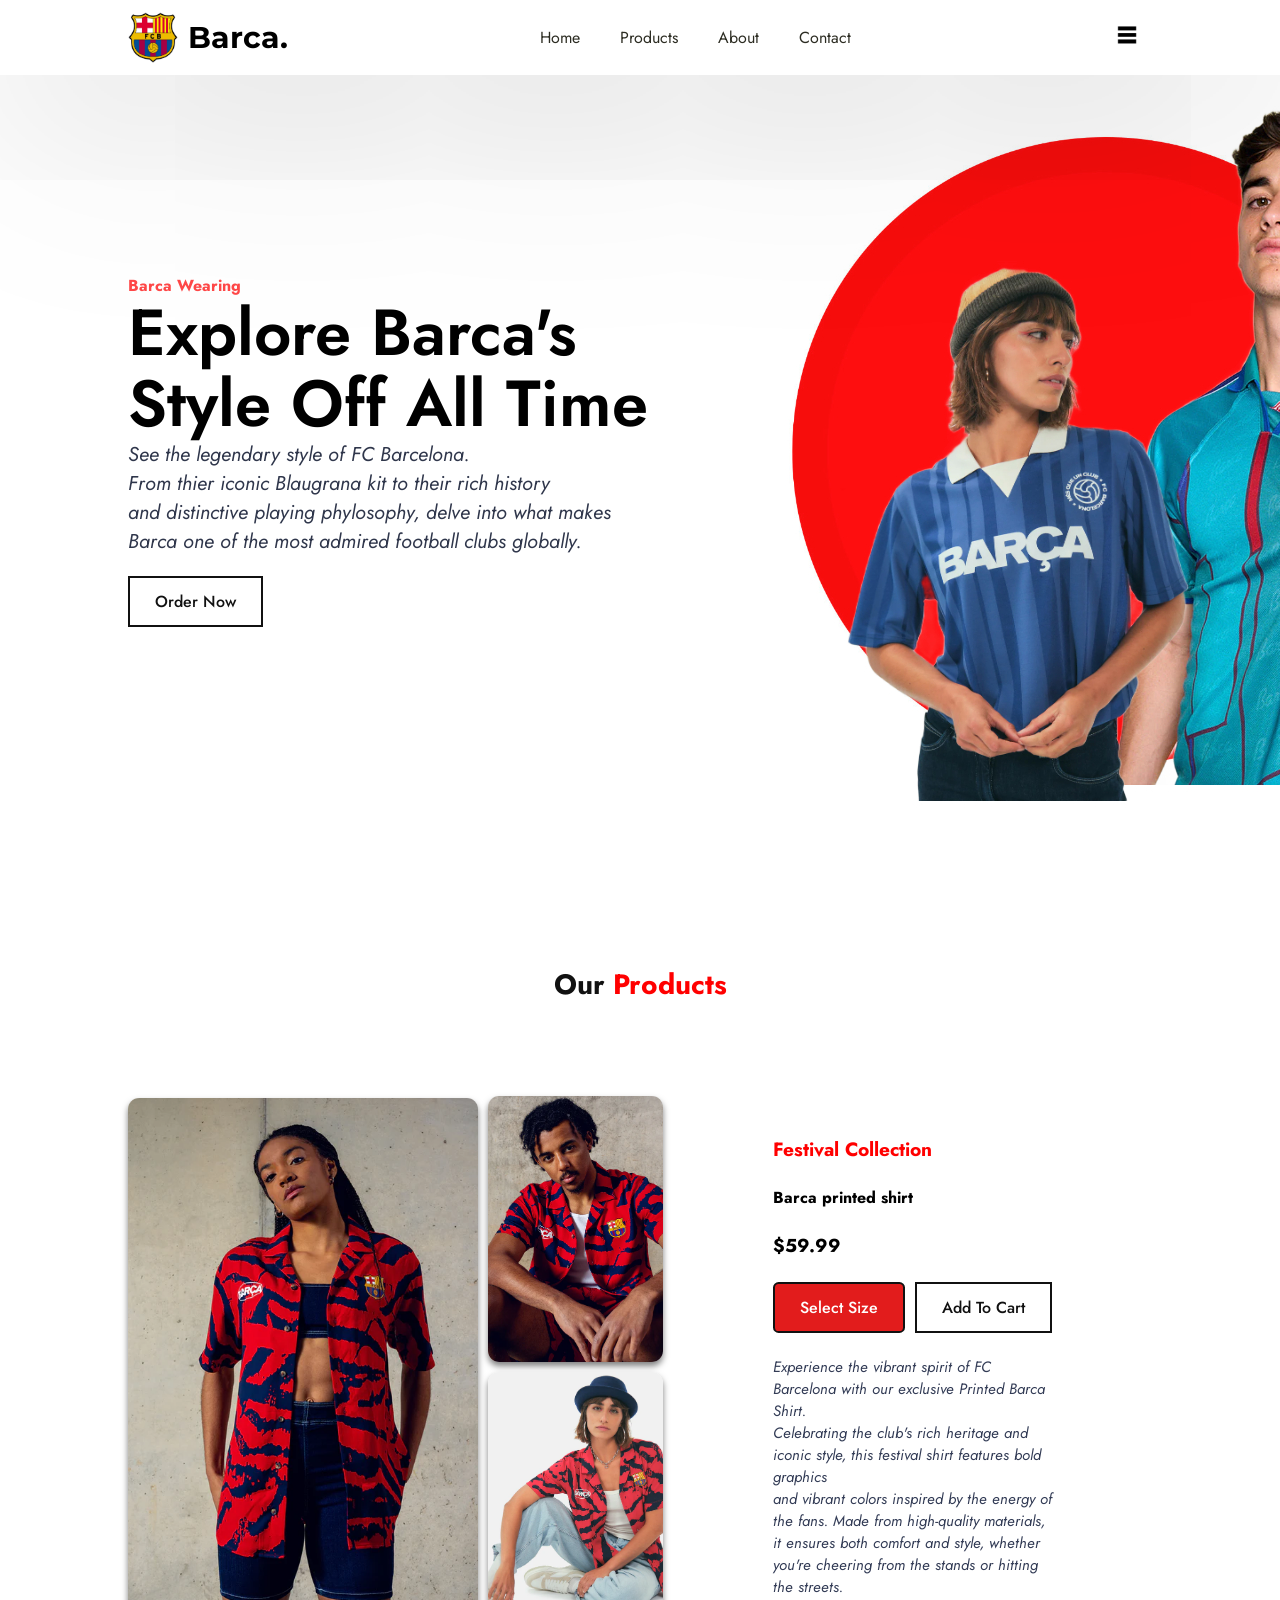
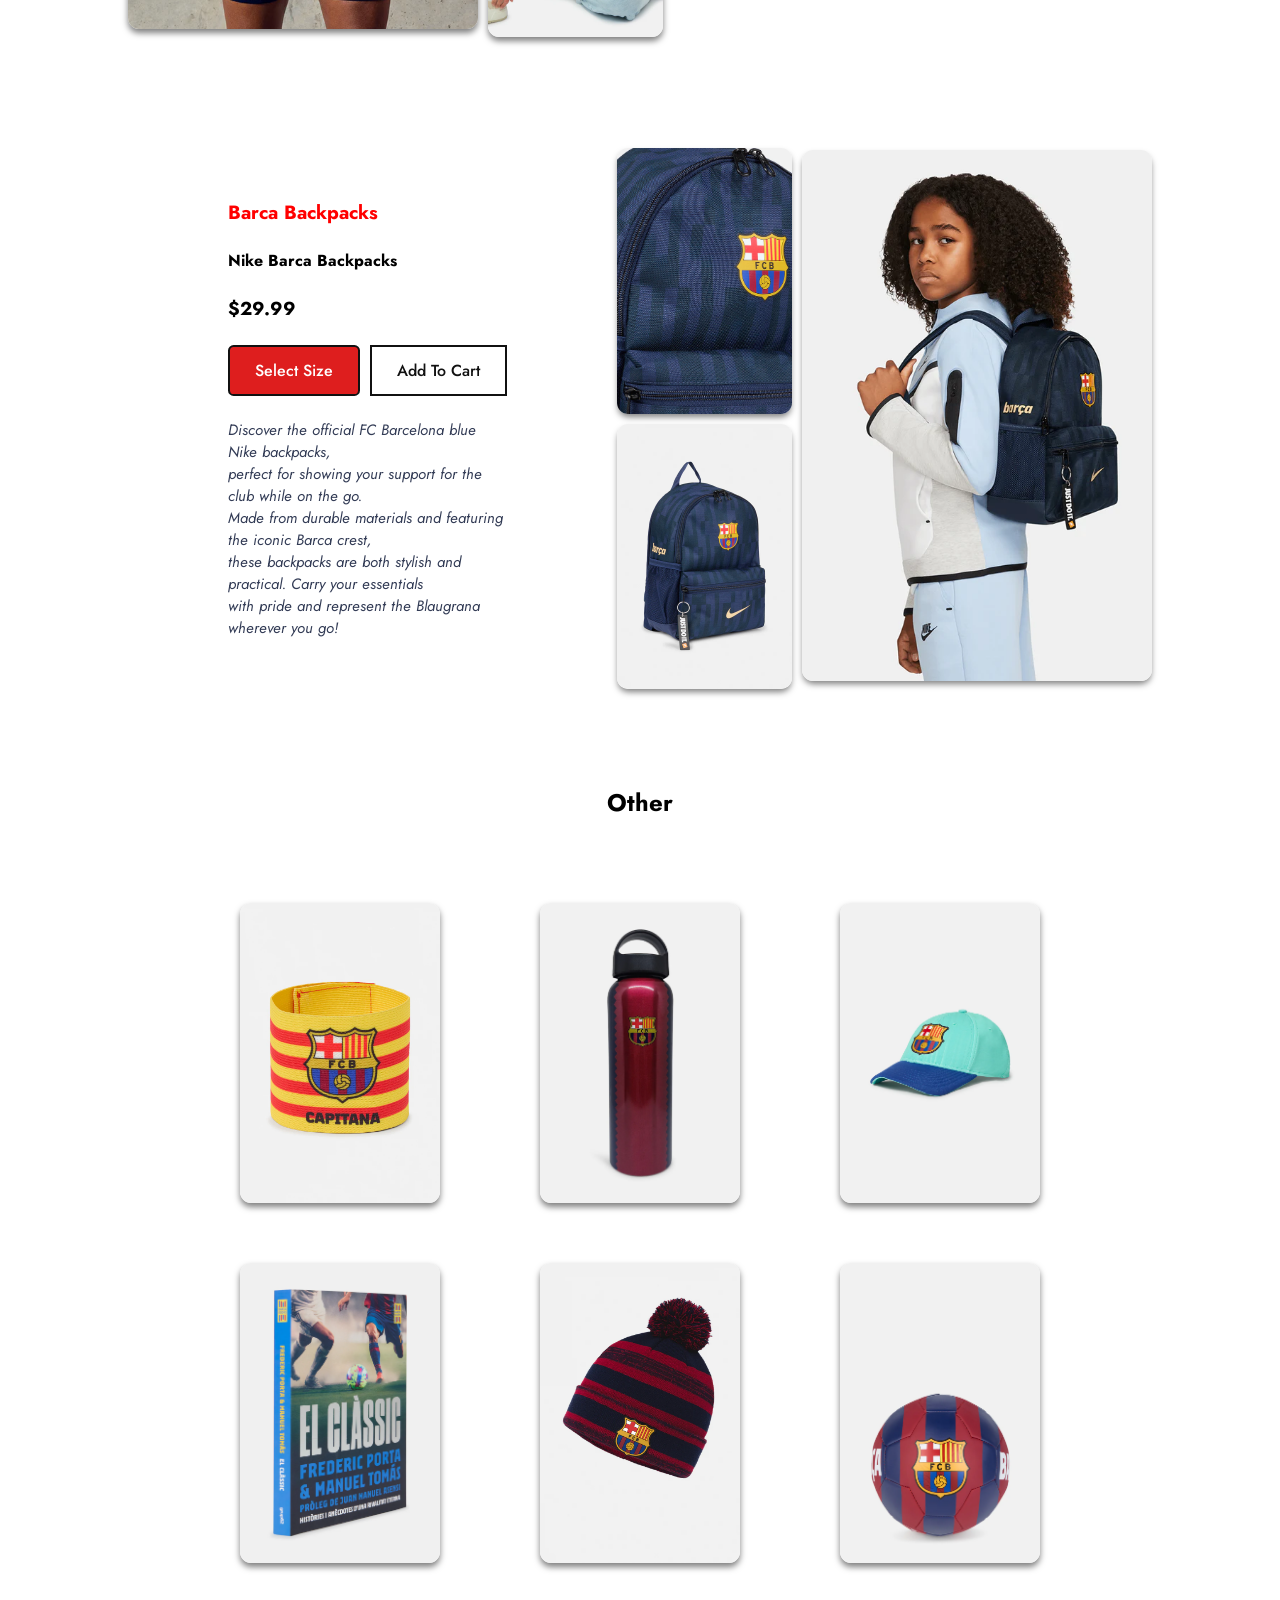
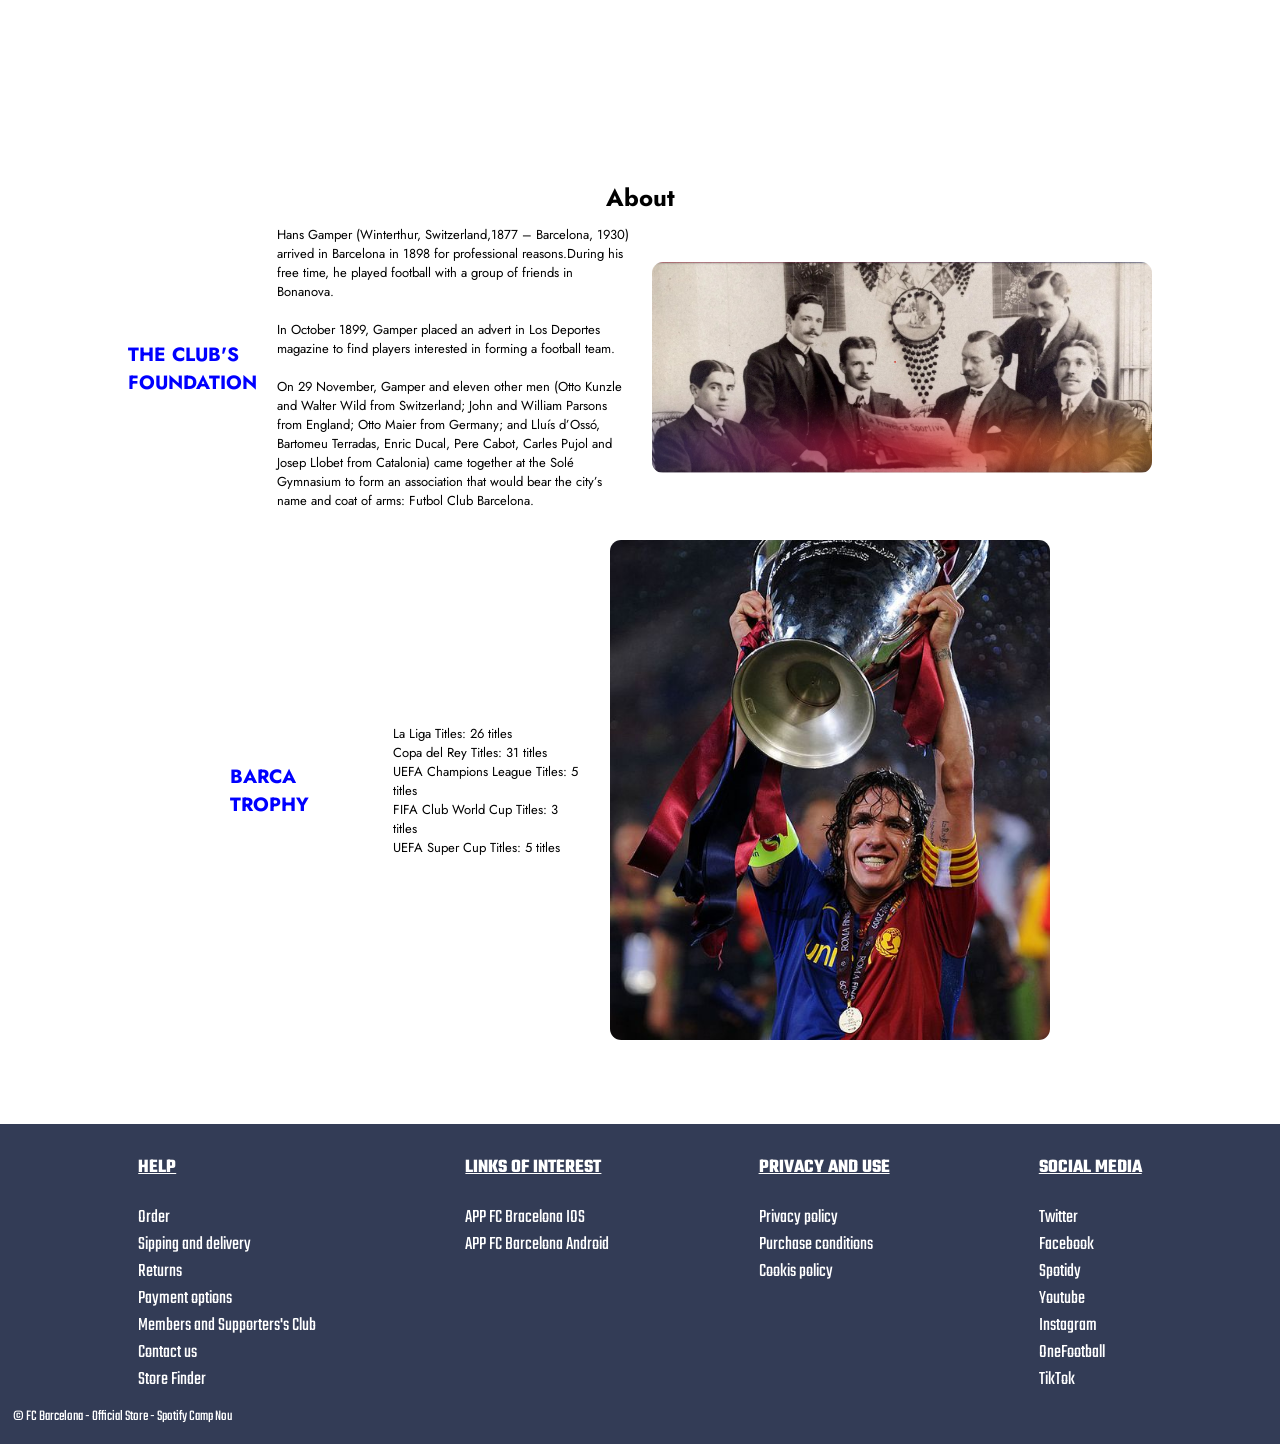
==== commit 67df87bf: "feat: about content and some responsive" ====
--- a/index.html
+++ b/index.html
@@ -1,160 +1,205 @@
 <!DOCTYPE html>
 <html lang="en">
-<head>
-    <meta charset="UTF-8">
-    <meta name="viewport" content="width=device-width, initial-scale=1.0">
+  <head>
+    <meta charset="UTF-8" />
+    <meta name="viewport" content="width=device-width, initial-scale=1.0" />
     <title>Barca.com</title>
-    <link rel="stylesheet" href="assets/css/styles.css">
-</head>
-<body>
+    <link rel="stylesheet" href="assets/css/styles.css" />
+  </head>
+  <body>
     <nav>
-        <div class="logo">
-            <img src="assets/images/logo.jpg" alt="logo">
-            <h1>Barca.</h1>
-        </div>
-        <ul class="navigation">
-            <li><a href="#1">home</a></li>
-            <li><a href="#2">our products</a></li>
-            <li><a href="#3">about</a></li>
-            <li><a href="#4">contact</a></li>
-        </ul>
-        <div class="menu">
-            <img src="assets/images/menu.jpg" alt="menu">
-        </div>
-
+      <div class="logo">
+        <img src="assets/images/logo.jpg" alt="logo" />
+        <h1>Barca.</h1>
+      </div>
+      <ul class="navigation">
+        <li><a href="#1">home</a></li>
+        <li><a href="#2">products</a></li>
+        <li><a href="#3">about</a></li>
+        <li><a href="#4">contact</a></li>
+      </ul>
+      <div class="menu">
+        <img src="assets/images/menu.jpg" alt="menu" />
+      </div>
     </nav>
 
     <section class="home_content" id="1">
-        <div class="text">
-            <h5>Barca Wearing</h5>
-            <h1>Explore Barca's <br>style off All Time</h1>
-            <p>See the legendary style of FC Barcelona. <br>
-            From thier iconic Blaugrana kit to their 
-            rich history <br>and distinctive playing phylosophy, 
-            delve into what makes <br> Barca  one of the most admired 
-            football clubs globally.
-            </p>
-            <div class="order_buton">
-                <div class="order_button">Order Now</div>
-            </div>
-        </div>
+      <div class="text">
+        <h5>Barca Wearing</h5>
+        <h1>Explore Barca's <br />style off All Time</h1>
+        <p>
+          See the legendary style of FC Barcelona. <br />
+          From thier iconic Blaugrana kit to their rich history <br />and
+          distinctive playing phylosophy, delve into what makes <br />
+          Barca one of the most admired football clubs globally.
+        </p>
+        <div class="order_button">Order Now</div>
+      </div>
     </section>
 
     <section class="our products" id="2">
-        <div class="products_content">
-            <h2> Our <span>Products</span></h2>
-        </div>
-        <div class="first_sale">
-            <div class="shirt1">
-                <img src="assets/images/shirtred1.webp" alt="shirt1">
-            </div>
-            <div class="shirt2">
-                <img src="assets/images/shirtred2.webp" alt="shirt2">
-                <img src="assets/images/shirtred3.webp" alt="shirt3">
-            </div>
-            <div class="price_shirt">
-                <h5>Festival Collection</h5>
-                <br>
-                <h4>Barca printed shirt</h4>
-                <br>
-                <h3>$59.99</h3>
-                <br>
-                <div class="select_size">
-                    <div class="select_button">Select Size</div>
-                    <div class="add_button">Add to cart</div>
-                </div>
-                <br>
-                <p>Experience the vibrant spirit of FC Barcelona with our exclusive Printed Barca Shirt. <br>
-                 Celebrating the club's rich heritage and iconic style, this festival shirt features
-                 bold graphics <br> and vibrant colors inspired by the energy of the fans. Made from high-quality materials,<br>
-                 it ensures both comfort and style, whether you're cheering from the stands or hitting the streets. 
-                </p>
-             </div>
-        </div>
-        <div class="second_sale">
-            <div class="price_backpacks">
-                <h5>Barca Backpacks</h5>
-                <br>
-                <h4>Nike Barca Backpacks</h4>
-                <br>
-                <h3>$29.99</h3>
-                <br>
-                <div class="select_size">
-                    <div class="select_button">Select Size</div>
-                    <div class="add_button">Add to cart</div>
-                </div>
-                <br>
-                <p>Discover the official FC Barcelona blue Nike backpacks,<br>
-                    perfect for showing your support for the club while on the go. <br>
-                    Made from durable materials and featuring the iconic Barca crest,<br>
-                    these backpacks are both stylish and practical. Carry your essentials <br>
-                    with pride and represent the Blaugrana wherever you go! 
-                </p>
-            </div>
-            <div class="backpacks">
-                <img src="assets/images/backpacks3.webp" alt="backpacks3">
-                <img src="assets/images/backpacks2.webp" alt="backpacks2">
-            </div>
-            <div class="backpacks0">
-                <img src="assets/images/backpacks1.webp" alt="backpacks1">
-            </div>
-        </div> 
-        <br>
-        <br>
-            <div class="other_sale">
-                <h2>Other</h2>
-                <br>
-                <div class="sale1">
-                    <img src="assets/images/pic1.webp" alt="pic1">
-                    <img src="assets/images/pic2.webp" alt="pic2">
-                    <img src="assets/images/pic3.webp" alt="pic3">
-                </div>
-                <div class="sale2">
-                    <img src="assets/images/pic4.webp" alt="pic4">
-                    <img src="assets/images/pic5.webp" alt="pic5">
-                    <img src="assets/images/pic6.webp" alt="pic6">
+      <div class="products_content">
+        <h2>Our <span>Products</span></h2>
+      </div>
+      <div class="first_sale">
+        <div class="shirt1">
+          <img src="assets/images/shirtred1.webp" alt="shirt1" />
+        </div>
+        <div class="shirt2">
+          <img src="assets/images/shirtred2.webp" alt="shirt2" />
+          <img src="assets/images/shirtred3.webp" alt="shirt3" />
+        </div>
+        <div class="price_shirt">
+          <h5>Festival Collection</h5>
+          <br />
+          <h4>Barca printed shirt</h4>
+          <br />
+          <h3>$59.99</h3>
+          <br />
+          <div class="select_size">
+            <div class="select_button">Select Size</div>
+            <div class="add_button">Add to cart</div>
+          </div>
+          <br />
+          <p>
+            Experience the vibrant spirit of FC Barcelona with our exclusive
+            Printed Barca Shirt. <br />
+            Celebrating the club's rich heritage and iconic style, this festival
+            shirt features bold graphics <br />
+            and vibrant colors inspired by the energy of the fans. Made from
+            high-quality materials,<br />
+            it ensures both comfort and style, whether you're cheering from the
+            stands or hitting the streets.
+          </p>
+        </div>
+      </div>
+      <div class="second_sale">
+        <div class="price_backpacks">
+          <h5>Barca Backpacks</h5>
+          <br />
+          <h4>Nike Barca Backpacks</h4>
+          <br />
+          <h3>$29.99</h3>
+          <br />
+          <div class="select_size">
+            <div class="select_button">Select Size</div>
+            <div class="add_button">Add to cart</div>
+          </div>
+          <br />
+          <p>
+            Discover the official FC Barcelona blue Nike backpacks,<br />
+            perfect for showing your support for the club while on the go.
+            <br />
+            Made from durable materials and featuring the iconic Barca crest,<br />
+            these backpacks are both stylish and practical. Carry your
+            essentials <br />
+            with pride and represent the Blaugrana wherever you go!
+          </p>
+        </div>
+        <div class="backpacks">
+          <img src="assets/images/backpacks3.webp" alt="backpacks3" />
+          <img src="assets/images/backpacks2.webp" alt="backpacks2" />
+        </div>
+        <div class="backpacks0">
+          <img src="assets/images/backpacks1.webp" alt="backpacks1" />
+        </div>
+      </div>
+      <br />
+      <br />
+      <div class="other_sale">
+        <h2>Other</h2>
+        <br />
+        <div class="sale1">
+          <img src="assets/images/pic1.webp" alt="pic1" />
+          <img src="assets/images/pic2.webp" alt="pic2" />
+          <img src="assets/images/pic3.webp" alt="pic3" />
+        </div>
+        <div class="sale2">
+          <img src="assets/images/pic4.webp" alt="pic4" />
+          <img src="assets/images/pic5.webp" alt="pic5" />
+          <img src="assets/images/pic6.webp" alt="pic6" />
+        </div>
+      </div>
+    </section>
+    <br />
+    <br />
+    <br />
 
-                </div>
-            </div>
-        </section>
-        <section class="footer" id="4">
-            <div class="help">
-                <h5>HELP</h5>
-                <br>
-                <ul>
-                    <li><a href="">Order</a></li>
-                    <li><a href="">Sipping and delivery</a></li>
-                    <li><a href="">Returns</a></li>
-                    <li><a href="">Payment options</a></li>
-                    <li><a href="">Members and Supporters's Club</a></li>
-                    <li><a href="">Contact us</a></li>
-                    <li><a href="">Store Finder</a></li>
-                </ul>
-            </div>
-            <div class="interest">
-                <h5>LINKS OF INTEREST</h5>
-                <br>
-                <li><a href="">APP FC Bracelona IOS</a></li>
-                <li><a href="">APP FC Barcelona Android</a></li>
-            </div>
-            <div class="privacy">
-                <h5>PRIVACY AND USE</h5>
-                <br>
-                <li><a href="">Privacy policy</a></li>
-                <li><a href="">Purchase conditions</a></li>
-                <li><a href="">Cookis policy</a></li>
-            </div>
-            <div class="social_media">
-                <h5>SOCIAL MEDIA</h5>
-                <br>
-                <li><a href="">Facebook</a></li>
-                <li><a href="">Twitter</a></li>
-                <li><a href="">Spotidy</a></li>
-                <li><a href="">Youtube</a></li>
-                <li><a href="">Instagram</a></li>
-                <li><a href="">OneFootball</a></li>
-                <li><a href="">TikTok</a></li>
-            </div>
-        </section>
-</body>
-</html>+    <section class="about" id="3">
+      <div class="about_content">
+        <h2>About</h2>
+      </div>
+      <div class="barca_fundation">
+        <h5>THE CLUB'S FOUNDATION</h5>
+        <p>
+          Hans Gamper (Winterthur, Switzerland,1877 – Barcelona, 1930) arrived
+          in Barcelona in 1898 for professional reasons.During his free time, he
+          played football with a group of friends in Bonanova. <br />
+          <br />
+          In October 1899, Gamper placed an advert in Los Deportes magazine to
+          find players interested in forming a football team. <br /><br />
+          On 29 November, Gamper and eleven other men (Otto Kunzle and Walter
+          Wild from Switzerland; John and William Parsons from England; Otto
+          Maier from Germany; and Lluís d’Ossó, Bartomeu Terradas, Enric Ducal,
+          Pere Cabot, Carles Pujol and Josep Llobet from Catalonia) came
+          together at the Solé Gymnasium to form an association that would bear
+          the city’s name and coat of arms: Futbol Club Barcelona.
+        </p>
+        <img src="assets/images/foundation.jpg" alt="background4" />
+      </div>
+      <div class="trophy">
+        <h5>BARCA TROPHY</h5>
+        <p>La Liga Titles: 26 titles <br>
+          Copa del Rey Titles: 31 titles <br>
+          UEFA Champions League Titles: 5 titles <br>
+          FIFA Club World Cup Titles: 3 titles <br>
+          UEFA Super Cup Titles: 5 titles</p>
+          <img src="assets/images/trophy.jpg" alt="trophy">
+      </div>
+    </section>
+    <section class="footer" id="4">
+      <div class="list">
+        <div class="help">
+          <h5>HELP</h5>
+          <br />
+          <ul>
+            <li><a href="#">Order</a></li>
+            <li><a href="#">Sipping and delivery</a></li>
+            <li><a href="#">Returns</a></li>
+            <li><a href="#">Payment options</a></li>
+            <li><a href="#">Members and Supporters's Club</a></li>
+            <li><a href="#">Contact us</a></li>
+            <li><a href="#">Store Finder</a></li>
+          </ul>
+        </div>
+        <div class="interest">
+          <h5>LINKS OF INTEREST</h5>
+          <br />
+          <li><a href="#">APP FC Bracelona IOS</a></li>
+          <li><a href="#">APP FC Barcelona Android</a></li>
+        </div>
+        <div class="privacy">
+          <h5>PRIVACY AND USE</h5>
+          <br />
+          <li><a href="#">Privacy policy</a></li>
+          <li><a href="#">Purchase conditions</a></li>
+          <li><a href="#">Cookis policy</a></li>
+        </div>
+        <div class="social_media">
+          <h5>SOCIAL MEDIA</h5>
+          <br />
+          <li><a href="#">Twitter</a></li>
+          <li><a href="#">Facebook</a></li>
+          <li><a href="#">Spotidy</a></li>
+          <li><a href="#">Youtube</a></li>
+          <li><a href="#">Instagram</a></li>
+          <li><a href="#">OneFootball</a></li>
+          <li><a href="#">TikTok</a></li>
+        </div>
+      </div>
+      <div class="partner">
+        <span>© FC Barcelona - Official Store - Spotify Camp Nou</span>
+      </div>
+    </section>
+  </body>
+</html>
--- a/assets/css/styles.css
+++ b/assets/css/styles.css
@@ -1,492 +1,687 @@
-
-@import url('https://fonts.googleapis.com/css2?family=Jost:ital,wght@0,100..900;1,100..900&display=swap');
-@import url('https://fonts.googleapis.com/css2?family=Jost:ital,wght@0,100..900;1,100..900&family=Montserrat:ital,wght@0,100..900;1,100..900&display=swap');
-@import url('https://fonts.googleapis.com/css2?family=Teko:wght@300..700&display=swap');
-*{
-    margin: 0;
-    padding: 0;
-    box-sizing: border-box;
-    font-family: 'Jost', sans-serif;
-    scroll-behavior: smooth;
-    
+@import url("https://fonts.googleapis.com/css2?family=Jost:ital,wght@0,100..900;1,100..900&display=swap");
+@import url("https://fonts.googleapis.com/css2?family=Jost:ital,wght@0,100..900;1,100..900&family=Montserrat:ital,wght@0,100..900;1,100..900&display=swap");
+@import url("https://fonts.googleapis.com/css2?family=Teko:wght@300..700&display=swap");
+
+* {
+  margin: 0;
+  padding: 0;
+  box-sizing: border-box;
+  font-family: "Jost", sans-serif;
+  scroll-behavior: smooth;
 }
 
 nav {
-    position: fixed;
-    width: 100%;
-    height: 75px;
+  display: flex;
+  flex-direction: row;
+  align-items: center;
+  justify-content: space-between;
+  width: 100%;
+  height: 75px;
+  position: fixed;
+  padding: 20px 10%;
+  background-color: white;
+  box-shadow: 0 5px 100vh rgba(0, 0, 0, 0.335);
+  z-index: 100;
+}
+
+.logo {
+  display: flex;
+  flex-direction: row;
+  align-items: center;
+  gap: 10px;
+}
+
+.logo h1 {
+  font-size: 30px;
+  font-family: "montserrat", sans-serif;
+}
+.logo img {
+  width: 50px;
+}
+
+.navigation {
+  display: flex;
+  flex-direction: row;
+  justify-content: space-between;
+  align-items: center;
+  list-style-type: none;
+}
+
+.navigation a {
+  color: #2c2c22;
+  font-size: 16px;
+  text-transform: capitalize;
+  padding: 10px 20px;
+  font-weight: 400;
+  transition: all 0.42s ease;
+  text-decoration: none;
+}
+
+.navigation a:hover {
+  color: red;
+}
+
+.menu img {
+  width: 50px;
+  cursor: pointer;
+  align-items: baseline;
+}
+
+section {
+  padding: 5% 10%;
+}
+
+.home_content {
+  width: 100%;
+  height: 100vh;
+  background-image: url(../images/back1.jpg);
+  display: grid;
+  align-items: center;
+  object-fit: cover;
+}
+
+.text h5 {
+  color: rgb(255, 72, 72);
+  font-size: 16px;
+  text-transform: capitalize;
+}
+
+.text h1 {
+  color: black;
+  font-size: 65px;
+  text-transform: capitalize;
+  line-height: 1.1;
+  font-weight: 600;
+  margin: 6px 0 10 px;
+}
+
+.text p {
+  color: #2f364b;
+  font-size: 20px;
+  font-style: italic;
+  margin-bottom: 20px;
+}
+
+.text .order_button {
+  display: inline-block;
+  color: #111;
+  font-size: 16px;
+  font-weight: 500;
+  text-transform: capitalize;
+  border: 2px solid #111;
+  padding: 12px 25px;
+  transition: all 0.42s ease;
+  cursor: pointer;
+}
+
+.text .order_button:hover {
+  background-color: rgb(63, 73, 203);
+  color: white;
+}
+
+.our_products {
+  display: flex;
+  flex-direction: column;
+}
+
+.products_content h2 {
+  color: #111;
+  font-size: 28px;
+  text-transform: capitalize;
+  text-align: center;
+  margin-bottom: 30px;
+}
+
+.products_content h2 span {
+  color: red;
+}
+
+.first_sale {
+  display: flex;
+  flex-direction: row;
+  gap: 10px;
+  justify-self: space-between;
+  align-items: center;
+}
+
+.first_sale .shirt2 {
+  display: flex;
+  flex-direction: column;
+  justify-content: space-between;
+  align-items: center;
+  gap: 10px;
+}
+
+.first_sale:hover .shirt2 {
+  transition: transform 0.42s ease;
+}
+
+.first_sale .shirt2 img {
+  width: 175px;
+  border-radius: 1cap;
+  box-shadow: 0 4px 6px rgba(0, 0, 0, 0.5);
+  cursor: pointer;
+}
+
+.first_sale .shirt2 img:hover {
+  transform: scale(1.1);
+  box-shadow: 0 4px 6px rgba(0, 0, 0, 0.5);
+  cursor: pointer;
+  transition: transform 0.42s ease;
+}
+
+.first_sale .shirt1 img {
+  width: 350px;
+  border-radius: 1cap;
+  box-shadow: 0 4px 6px rgba(0, 0, 0, 0.5);
+  cursor: pointer;
+}
+.first_sale .shirt1 img:hover {
+  transform: scale(1.1);
+  box-shadow: 0 4px 6px rgba(0, 0, 0, 0.5);
+  cursor: pointer;
+  transition: transform 0.42s ease;
+}
+
+.price_shirt {
+  padding: 100px;
+}
+
+.price_shirt h5 {
+  color: red;
+  font-size: larger;
+}
+
+.price_shirt .select_size {
+  display: flex;
+  flex-direction: row;
+  gap: 10px;
+  align-items: center;
+}
+
+.price_shirt .select_size .select_button {
+  display: inline-block;
+  color: #ffffff;
+  font-size: 16px;
+  font-weight: 500;
+  text-transform: capitalize;
+  border: 2px solid #111;
+  border-radius: 0.5cap;
+  background-color: rgb(226, 28, 28);
+  padding: 12px 25px;
+  transition: all 0.42s ease;
+  cursor: pointer;
+}
+
+.price_shirt .select_size .add_button {
+  display: inline-block;
+  color: #111;
+  font-size: 16px;
+  font-weight: 500;
+  text-transform: capitalize;
+  border: 2px solid #111;
+  padding: 12px 25px;
+  transition: all 0.42s ease;
+  cursor: pointer;
+}
+
+.price_shirt .select_size .select_button:hover {
+  background-color: black;
+  color: white;
+}
+
+.price_shirt .select_size .add_button:hover {
+  background-color: black;
+  color: white;
+}
+
+.price_shirt p {
+  color: #333c56;
+  font-size: 15px;
+  font-style: italic;
+}
+
+.second_sale {
+  display: flex;
+  flex-direction: row;
+  gap: 10px;
+  justify-self: space-between;
+  align-items: center;
+}
+
+.backpacks {
+  display: flex;
+  flex-direction: column;
+  justify-content: space-between;
+  align-items: center;
+  gap: 10px;
+}
+
+.backpacks img {
+  width: 175px;
+  border-radius: 1cap;
+  box-shadow: 0 4px 6px rgba(0, 0, 0, 0.5);
+  cursor: pointer;
+  box-shadow: 0 4px 6px -1px rgba(0, 0, 0, 0.5);
+}
+.backpacks img:hover {
+  transform: scale(1.1);
+  transition: transform 0.42s ease;
+  box-shadow: 0 4px 70px -1px rgba(0, 0, 0, 0.5);
+}
+
+.backpacks0 img {
+  width: 350px;
+  border-radius: 1cap;
+  box-shadow: 0 4px 6px rgba(0, 0, 0, 0.5);
+  cursor: pointer;
+  box-shadow: 0 4px 6px -1px rgba(0, 0, 0, 0.5);
+}
+.backpacks0 img:hover {
+  transform: scale(1.1);
+  transition: transform 0.42s ease;
+  box-shadow: 0 4px 70px -1px rgba(0, 0, 0, 0.5);
+}
+
+.price_backpacks {
+  padding: 100px;
+}
+
+.price_backpacks h5 {
+  color: red;
+  font-size: larger;
+}
+
+.price_backpacks .select_size {
+  display: flex;
+  flex-direction: row;
+  gap: 10px;
+  align-items: center;
+}
+
+.price_backpacks .select_size .select_button {
+  display: inline-block;
+  color: #ffffff;
+  font-size: 16px;
+  font-weight: 500;
+  text-transform: capitalize;
+  border: 2px solid #111;
+  border-radius: 0.5cap;
+  background-color: rgb(222, 30, 30);
+  padding: 12px 25px;
+  transition: all 0.42s ease;
+  cursor: pointer;
+}
+
+.price_backpacks .select_size .add_button {
+  display: inline-block;
+  color: #111;
+  font-size: 16px;
+  font-weight: 500;
+  text-transform: capitalize;
+  border: 2px solid #111;
+  padding: 12px 25px;
+  transition: all 0.42s ease;
+  cursor: pointer;
+}
+
+.price_backpacks .select_size .select_button:hover {
+  background-color: black;
+  color: white;
+}
+
+.price_backpacks .select_size .add_button:hover {
+  background-color: black;
+  color: white;
+}
+
+.price_backpacks p {
+  color: #333c56;
+  font-size: 15px;
+  font-style: italic;
+}
+
+.other_sale {
+  display: flex;
+  flex-direction: column;
+  justify-content: space-between;
+  align-items: center;
+  gap: 20px;
+}
+
+.other_sale .sale1 {
+  display: flex;
+  flex: wrap;
+  flex-direction: row;
+  gap: 100px;
+  padding: 20px 10%;
+  justify-self: space-between;
+  align-items: center;
+}
+
+.other_sale .sale1 img {
+  width: 200px;
+  height: 300px;
+  border-radius: 1cap;
+  cursor: pointer;
+  box-shadow: 0 4px 6px rgba(0, 0, 0, 0.5);
+}
+
+.other_sale .sale1 img:hover {
+  transform: scale(1.1) rotateY(10deg);
+
+  transition: all 0.42s;
+}
+
+.other_sale .sale2 {
+  display: flex;
+  flex-direction: row;
+  gap: 100px;
+  padding: 20px 10%;
+  justify-self: space-between;
+  align-items: center;
+}
+
+.other_sale .sale2 img {
+  width: 200px;
+  height: 300px;
+  border-radius: 1cap;
+  box-shadow: 0 4px 6px rgba(0, 0, 0, 0.5);
+  cursor: pointer;
+}
+
+.other_sale .sale2 img:hover {
+    transform: scale(1.1) rotateY(10deg);
+  
+    transition: all 0.42s;
+  }
+
+.about {
+  display: flex;
+  flex-direction: column;
+  justify-content: space-between;
+  align-items: center;
+  gap: 10px;
+}
+
+.barca_fundation {
+  display: flex;
+  flex-direction: row;
+  justify-content: space-between;
+  align-items: center;
+  gap: 20px;
+}
+
+.barca_fundation h5 {
+  color: blue;
+  font-size: larger;
+}
+
+.barca_fundation p {
+  font-size: 800px;
+}
+
+.barca_fundation img {
+  border-radius: 1cap;
+}
+
+.barca_fundation img:hover {
+  transition: all 0.42s ease;
+  transform: scale(1.05);
+  box-shadow: 0 0 20px rgba(0, 0, 0, 0.2);
+}
+
+.trophy {
+  display: flex;
+  flex-direction: row;
+  justify-content: space-between;
+  align-items: center;
+  gap: 30px;
+  padding: 20px 10%;
+}
+
+.trophy h5 {
+  color: blue;
+  font-size: larger;
+}
+
+.trophy p {
+  font-size: larger;
+}
+
+.trophy img {
+  border-radius: 1cap;
+  width: 250px;
+  height: 500px;
+  object-fit: cover;
+}
+
+.trophy img:hover {
+  transition: all 0.42s ease;
+  transform: scale(1.05);
+  box-shadow: inset 0 0 20px rgba(0, 0, 0, 0.2);
+}
+.about p {
+  font-size: small;
+}
+.about img {
+  width: 500px;
+}
+
+.footer {
+  display: flex;
+  flex-direction: column;
+  justify-content: space-evenly;
+  align-items: safe;
+  padding: 20px 1%;
+  background-color: #333c56;
+  width: 100%;
+  height: 320px;
+  font-family: "Teko", sans-serif;
+}
+
+.list {
+  display: flex;
+  flex-direction: row;
+  justify-content: space-between;
+  align-items: safe;
+  padding: 10px 10%;
+}
+
+.help h5 {
+  color: #ffffff;
+  font-family: "Teko", sans-serif;
+  font-size: larger;
+  text-decoration: underline;
+}
+.help ul {
+  list-style: none;
+  padding: 0;
+}
+
+.help ul li {
+  text-decoration: none;
+}
+
+.help ul li a {
+  color: white;
+  text-decoration: none;
+  font-family: "Teko", sans-serif;
+  font-size: larger;
+}
+
+.help ul li a:hover {
+  color: black;
+  text-decoration: underline;
+}
+
+.interest h5 {
+  color: #ffffff;
+  font-family: "Teko", sans-serif;
+  font-size: larger;
+  text-decoration: underline;
+}
+
+.interest {
+  list-style: none;
+  padding: 0;
+}
+
+.interest li {
+  text-decoration: none;
+}
+
+.interest li a {
+  color: white;
+  text-decoration: none;
+  font-family: "Teko", sans-serif;
+  font-size: larger;
+}
+
+.interest li a:hover {
+  color: black;
+  text-decoration: underline;
+}
+
+.privacy h5 {
+  color: #ffffff;
+  font-family: "Teko", sans-serif;
+  font-size: larger;
+  text-decoration: underline;
+}
+.privacy {
+  list-style: none;
+  padding: 0;
+}
+
+.privacy li {
+  text-decoration: none;
+}
+
+.privacy li a {
+  color: white;
+  text-decoration: none;
+  font-family: "Teko", sans-serif;
+  font-size: larger;
+}
+
+.privacy li a:hover {
+  color: black;
+  text-decoration: underline;
+}
+
+.social_media li a {
+  color: white;
+  text-decoration: none;
+  font-family: "Teko", sans-serif;
+  font-size: larger;
+}
+
+.social_media li a:hover {
+  color: black;
+  text-decoration: underline;
+}
+
+.social_media h5 {
+  color: #ffffff;
+  font-family: "Teko", sans-serif;
+  font-size: larger;
+  text-decoration: underline;
+}
+
+.social_media {
+  list-style: none;
+  padding: 0;
+}
+
+.social_media li {
+  text-decoration: none;
+}
+
+.partner span {
+  font-size: 15px;
+  font-family: "Teko";
+  cursor: pointer;
+  color: #ffffff;
+}
+
+@media (max-width: 890px) {
+  nav {
+    padding: 15px 3%;
+    transition: 0.4s;
+  }
+}
+@media (max-width: 630px) {
+  .text h1 {
+    font-size: 40px;
+    transition: 0.4s;
+  }
+  .text p {
+    font-size: small;
+    transition: 0.4s;
+  }
+  .order_button {
+    padding: 10px 20px;
+    transition: 0.4s;
+  }
+}
+@media (max-width: 750px) {
+  .navigation {
+    display: none;
+    transition: all 0.42s;
+  }
+  .our_products{
+
+
+  }
+  .products_content h2{
+    font-size: 20px;
+  }
+  .first_sale{
     display: flex;
-    flex-direction: row;
-    align-items: center;
-    justify-content: space-between;
-    padding: 20px 10%;
-    background-color: white;
-    box-shadow: 0 5px 100vh rgba(0, 0, 0, 0.335);
-
-}
-
-.logo {
-    display: flex;
-    flex-direction: row;
-    align-items: center;
-    gap: 10px;
-}
-
-.logo h1{
-    font-size: 30px;
-    font-family: 'montserrat', sans-serif;
-}
-.logo img {
-    width: 50px; 
-}
-
-.navigation {
-    display: flex;
-    flex-direction: row;
-    justify-content: space-between;
-    align-items: center;
-    list-style-type: none;
-}
-
-.navigation a{
-    color: #2c2c22;
-    font-size: 16px;
-    text-transform: capitalize;
-    padding: 10px 20px;
-    font-weight: 400;
-    transition:  all .42s ease;
-    text-decoration: none;
-}
-
-.navigation a:hover {
-    color: red;
-}
-
-.menu img {
-    width: 50px;
-    cursor: pointer;
-    align-items: baseline;
-}
-
-section{
-    padding: 5% 10%;
-}
-
-.home_content{
-    width: 100%;
-    height: 100vh;
-    background-image: url(../images/back1.jpg);
-    display: grid;
-    align-items: center;
-    object-fit: cover;
-}
-
-.text h5{
-    color: red;
-    font-size: 16px;
-    text-transform: capitalize;
-   
-}
-
-.text h1{
-    color:black;
-    font-size: 65px;
-    text-transform: capitalize;
-    line-height: 1.1;
-    font-weight: 600;
-    margin: 6px 0 10 px;
-}
-
-.text p{
-    color:#333c56;
-    font-size: 20px;
-    font-style: italic;
-    margin-bottom: 20px
-}
-
-.text .order_button{
-    display: inline-block;
-    color: #111;
-    font-size: 16px;
-    font-weight: 500;
-    text-transform: capitalize;
-    border: 2px solid #111;
-    padding: 12px 25px;
-    transition: all .42s ease;  
-    cursor: pointer;
-}
-
-.text .order_button:hover{
-    background-color: black;
-    color: white;
-}
-
-.our_products{
-    display: flex;
-    flex-direction: column;
-
-}
-
-.products_content h2 {
-    color: #111;
-    font-size: 28px;
-    text-transform: capitalize;
-    text-align: center;
-    margin-bottom: 30px;
-  
-}
-
-.products_content h2 span {
-    color: red;
-}
-
-.first_sale{
-    display: flex;
-    flex-direction: row;
-    gap: 10px;
-    justify-self:space-between; 
-    align-items: center;
-}
-
-.first_sale .shirt2 {
-   display: flex;
-   flex-direction: column;
-   justify-content: space-between;
-   align-items: center;
-   gap: 10px;
-}
-
-.first_sale:hover .shirt2 {
-    transition: transform 0.42s ease;
-}
-
-.first_sale .shirt2 img {
- transition: scale(1.1);
-}
-
-.first_sale .shirt1 img{
-    width: 350px;
-    border-radius: 1cap;
-    box-shadow: 0 4px 6px rgba(0, 0, 0, 0.5);
-    cursor: pointer;
-}
-
-
-.first_sale .shirt2 img{
-    width: 175px;
-    border-radius: 1cap;
-    box-shadow: 0 4px 6px rgba(0, 0, 0, 0.5);
-    cursor: pointer;
-}
-
-.price_shirt{
-    padding: 100px;
-}
-
-.price_shirt h5{
-    color: red;
-    font-size: larger
-}
-
-.price_shirt .select_size{
-    display: flex;
-    flex-direction: row;
-    gap: 10px;
-    align-items: center;
-}
-
-.price_shirt .select_size .select_button{
-    display: inline-block;
-    color: #ffffff;
-    font-size: 16px;
-    font-weight: 500;
-    text-transform: capitalize;
-    border: 2px solid #111;
-    border-radius: 0.5cap;
-    background-color: red;
-    padding: 5px 15px;
-    transition: all .42s ease;  
-    cursor: pointer;
-}
-
-.price_shirt .select_size .add_button{
-    display: inline-block;
-    color: #111;
-    font-size: 16px;
-    font-weight: 500;
-    text-transform: capitalize;
-    border: 2px solid #111;
-    padding: 12px 25px;
-    transition: all .42s ease;  
-    cursor: pointer;
-}
-
-.price_shirt .select_size .select_button:hover {
-    background-color: black;
-    color: white;
-}
-
-.price_shirt .select_size .add_button:hover {
-    background-color: black;
-    color: white;
-}
-
-.price_shirt p {
-    color:#333c56;
-    font-size: 15px;
-    font-style: italic;
-}
-
-.second_sale {
-    display: flex;
-    flex-direction: row;
-    gap: 10px;
-    justify-self:space-between; 
-    align-items: center;
-}
-
-.backpacks {
-    display: flex;
-    flex-direction: column;
-    justify-content: space-between;
-    align-items: center;
-    gap: 10px;
-}
-
-.backpacks img{
-    width: 175px;
-    border-radius: 1cap;
-    box-shadow: 0 4px 6px rgba(0, 0, 0, 0.5);
-    cursor: pointer;
-    box-shadow: 0 4px 6px -1px rgba(0, 0, 0, 0.5);
-}
-
-.backpacks0 img{
-    width: 350px;
-    border-radius: 1cap;
-    box-shadow: 0 4px 6px rgba(0, 0, 0, 0.5);
-    cursor: pointer; 
-    box-shadow: 0 4px 6px -1px rgba(0, 0, 0, 0.5);
-}
-
-.price_backpacks{
-    padding: 100px;
-}
-
-.price_backpacks h5{
-    color: red;
-    font-size: larger
-}
-
-.price_backpacks .select_size{
-    display: flex;
-    flex-direction: row;
-    gap: 10px;
-    align-items: center;
-}
-
-.price_backpacks .select_size .select_button{
-    display: inline-block;
-    color: #ffffff;
-    font-size: 16px;
-    font-weight: 500;
-    text-transform: capitalize;
-    border: 2px solid #111;
-    border-radius: 0.5cap;
-    background-color: red;
-    padding: 5px 15px;
-    transition: all .42s ease;  
-    cursor: pointer;
-}
-
-.price_backpacks .select_size .add_button{
-    display: inline-block;
-    color: #111;
-    font-size: 16px;
-    font-weight: 500;
-    text-transform: capitalize;
-    border: 2px solid #111;
-    padding: 12px 25px;
-    transition: all .42s ease;  
-    cursor: pointer;
-}
-
-.price_backpacks .select_size .select_button:hover {
-    background-color: black;
-    color: white;
-}
-
-.price_backpacks .select_size .add_button:hover {
-    background-color: black;
-    color: white;
-}
-
-.price_backpacks p {
-    color:#333c56;
-    font-size: 15px;
-    font-style: italic;
-}
-
-.other_sale{
-    display: flex;
-    flex-direction: column;
-    justify-content:space-between;
-    align-items: center;
-}
-
-
-.other_sale .sale1{
-    display: flex;
-    flex-direction: row;
-    gap: 100px;
-    padding: 20px 10%;
-    justify-self:space-between; 
-    align-items: center;
-}
-
-.other_sale .sale1 img{
-    width: 200px;
-    height: 300px;
+    flex-wrap:wrap;
+    align-items:flex-start;
+    justify-self:none;
+  }
+  .first_sale .shirt1 img {
+   width: 350px;
+   height: 300px;
+   object-fit: cover;
+    transition: all 0.4s;
+
+  }
+  .first_sale .shirt2{
+    display: none;
+  }
+  .first_sale .shirt2 img {
+    width: 100px;
+    height: 200px;
     border-radius: 1cap;
     cursor: pointer;
     box-shadow: 0 4px 6px rgba(0, 0, 0, 0.5);
-
-}
-
-.other_sale .sale2{
-    display: flex;
-    flex-direction: row;
-    gap: 100px;
-    padding: 20px 10%;
-    justify-self:space-between; 
-    align-items: center;
-}
-
-.other_sale .sale2 img{
-    width: 200px;
-    height: 300px;
-    border-radius: 1cap;
-    box-shadow: 0 4px 6px rgba(0, 0, 0, 0.5);
-    cursor: pointer;
-}
-
-.footer {
-    display: flex;
-    flex-direction: row;
-    justify-content: space-between;
-    align-items: safe;
-    padding: 10px 10%;
-    background-color: #333c56;
-    width: 100%;
-    height: 300px;
-    font-family: 'Teko', sans-serif;
-}
-
-.help h5{
-    color: #ffffff; 
-    font-family: 'Teko', sans-serif;
-    font-size: larger;
-    text-decoration:underline;
-    
-}
-.help ul {
-    list-style: none; 
-    padding: 0; 
-}
-
-.help ul li {
-    text-decoration: none; 
-}
-
-.help ul li a {
-    color: white; 
-    text-decoration: none;
-    font-family: 'Teko', sans-serif;
-    font-size: larger;
-}
-
-.help ul li a:hover{
-    color: black;
-}
-
-.interest h5{
-    color: #ffffff;
-    font-family: 'Teko', sans-serif;
-    font-size: larger;
-    text-decoration:underline;
-}
-
-.interest {
-    list-style: none; 
-    padding: 0; 
-}
-
-.interest li {
-    text-decoration: none; 
-}
-
-.interest li a {
-    color: white; 
-    text-decoration: none;
-    font-family: 'Teko', sans-serif;
-    font-size: larger;
-}
-
-.interest li a:hover{
-    color: black;
-}
-
-.privacy h5{
-    color: #ffffff;
-    font-family: 'Teko', sans-serif;
-    font-size: larger;
-    text-decoration:underline;
-    
-}
-.privacy {
-    list-style: none; 
-    padding: 0; 
-}
-
-.privacy li {
-    text-decoration: none; 
-}
-
-.privacy li a {
-    color: white; 
-    text-decoration: none;
-    font-family: 'Teko', sans-serif;
-    font-size: larger;
-}
-
-.privacy li a:hover{
-    color: black;
-}
-
-.social_media li a {
-    color: white; 
-    text-decoration: none;
-    font-family: 'Teko', sans-serif;
-    font-size: larger;
-}
-
-.social_media li a:hover{
-    color: black;
-}
-
-.social_media h5{
-    color: #ffffff;
-    font-family: 'Teko', sans-serif;
-    font-size: larger;
-    text-decoration:underline;
-    
-}
-.social_media {
-    list-style: none; 
-    padding: 0; 
-}
-
-.social_media li {
-    text-decoration: none; 
-}
-
+    transform: all 0.4s ease;
+    object-fit: cover;
+  }
+  .price_shirt{
+    align-items: none;
+    justify-content: none;
+  }
+  .price_shirt h5{
+  display: none;
+    transition: 0.4s;
+  }
+  .price_shirt h4{
+font-size: smaller;
+transition: all 0.4s;
+  }
+  .price_shirt h3 {
+    font-size: smaller;
+  }
+  .price_shirt p{
+    display: none;
+  }
+  .price_shirt .select_size .select_button{
+  font-size: 10px;
+    transition: 0.4s;
+}
+}
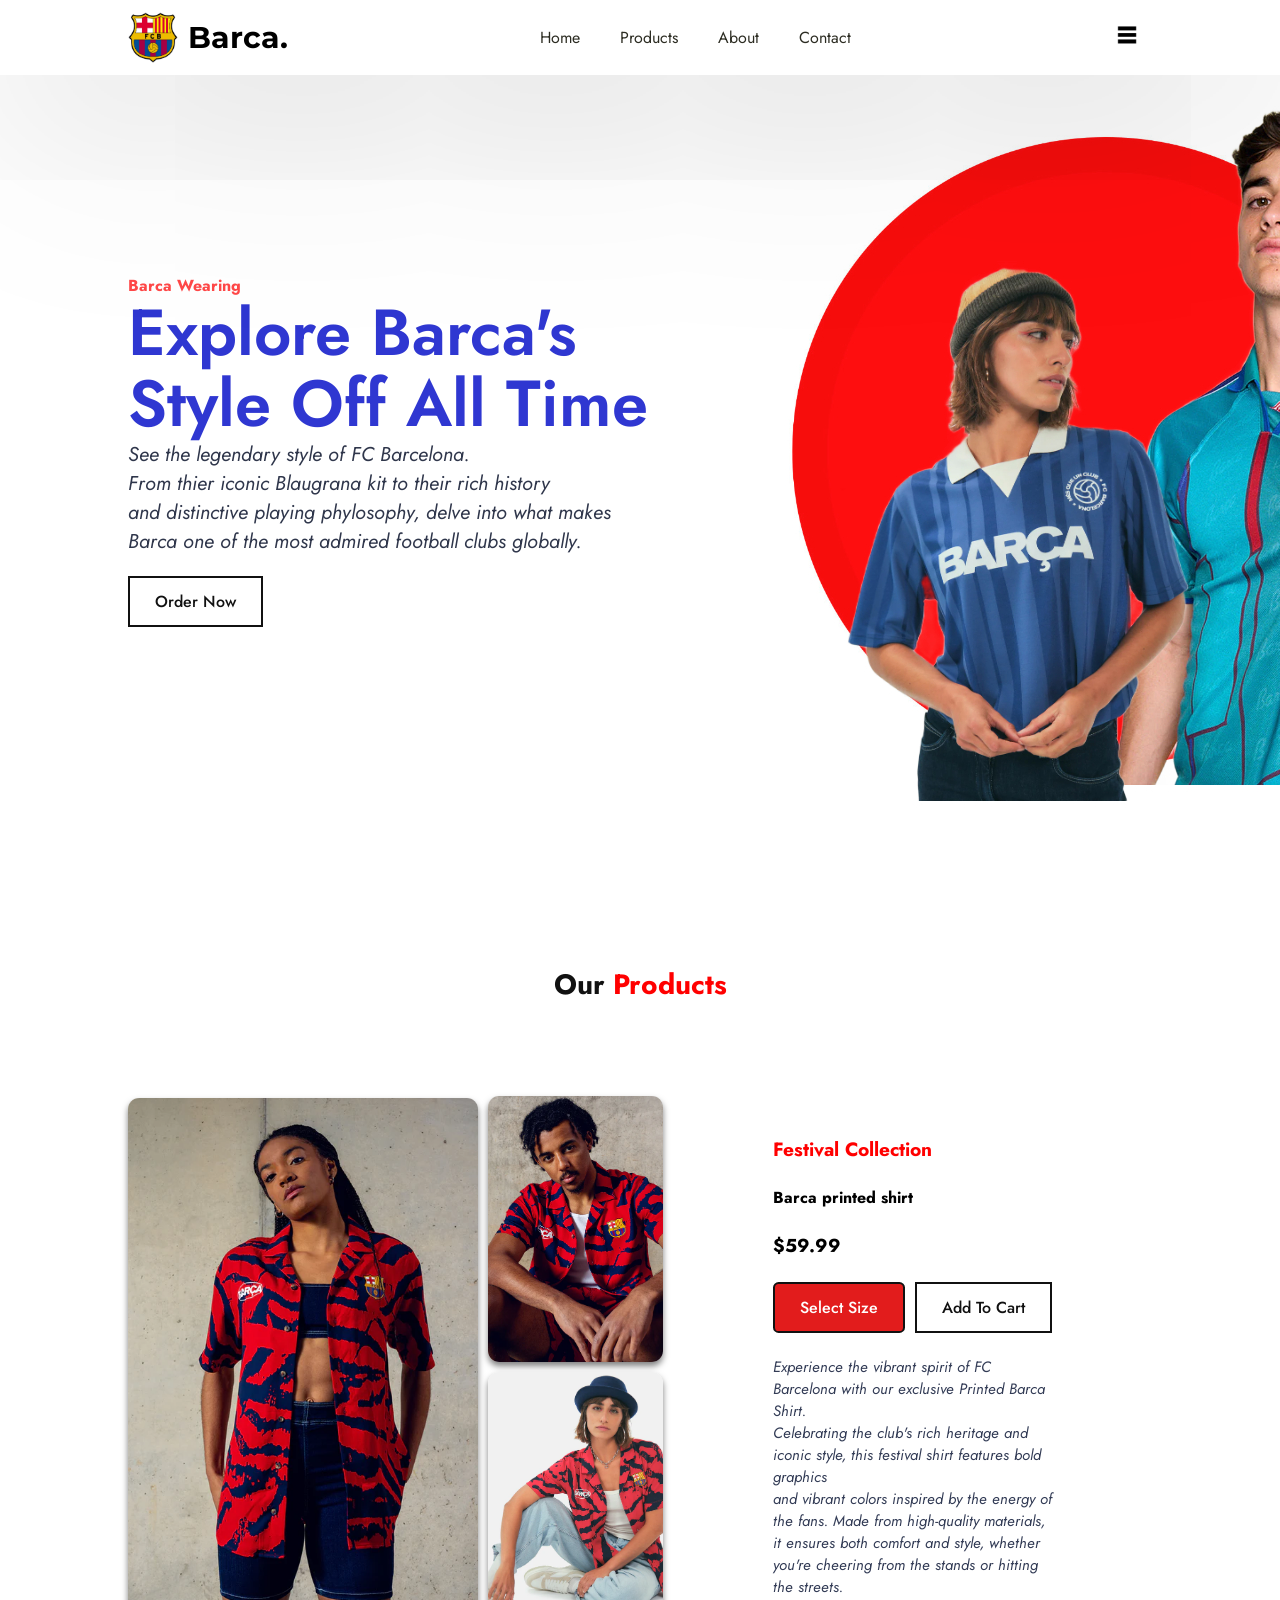
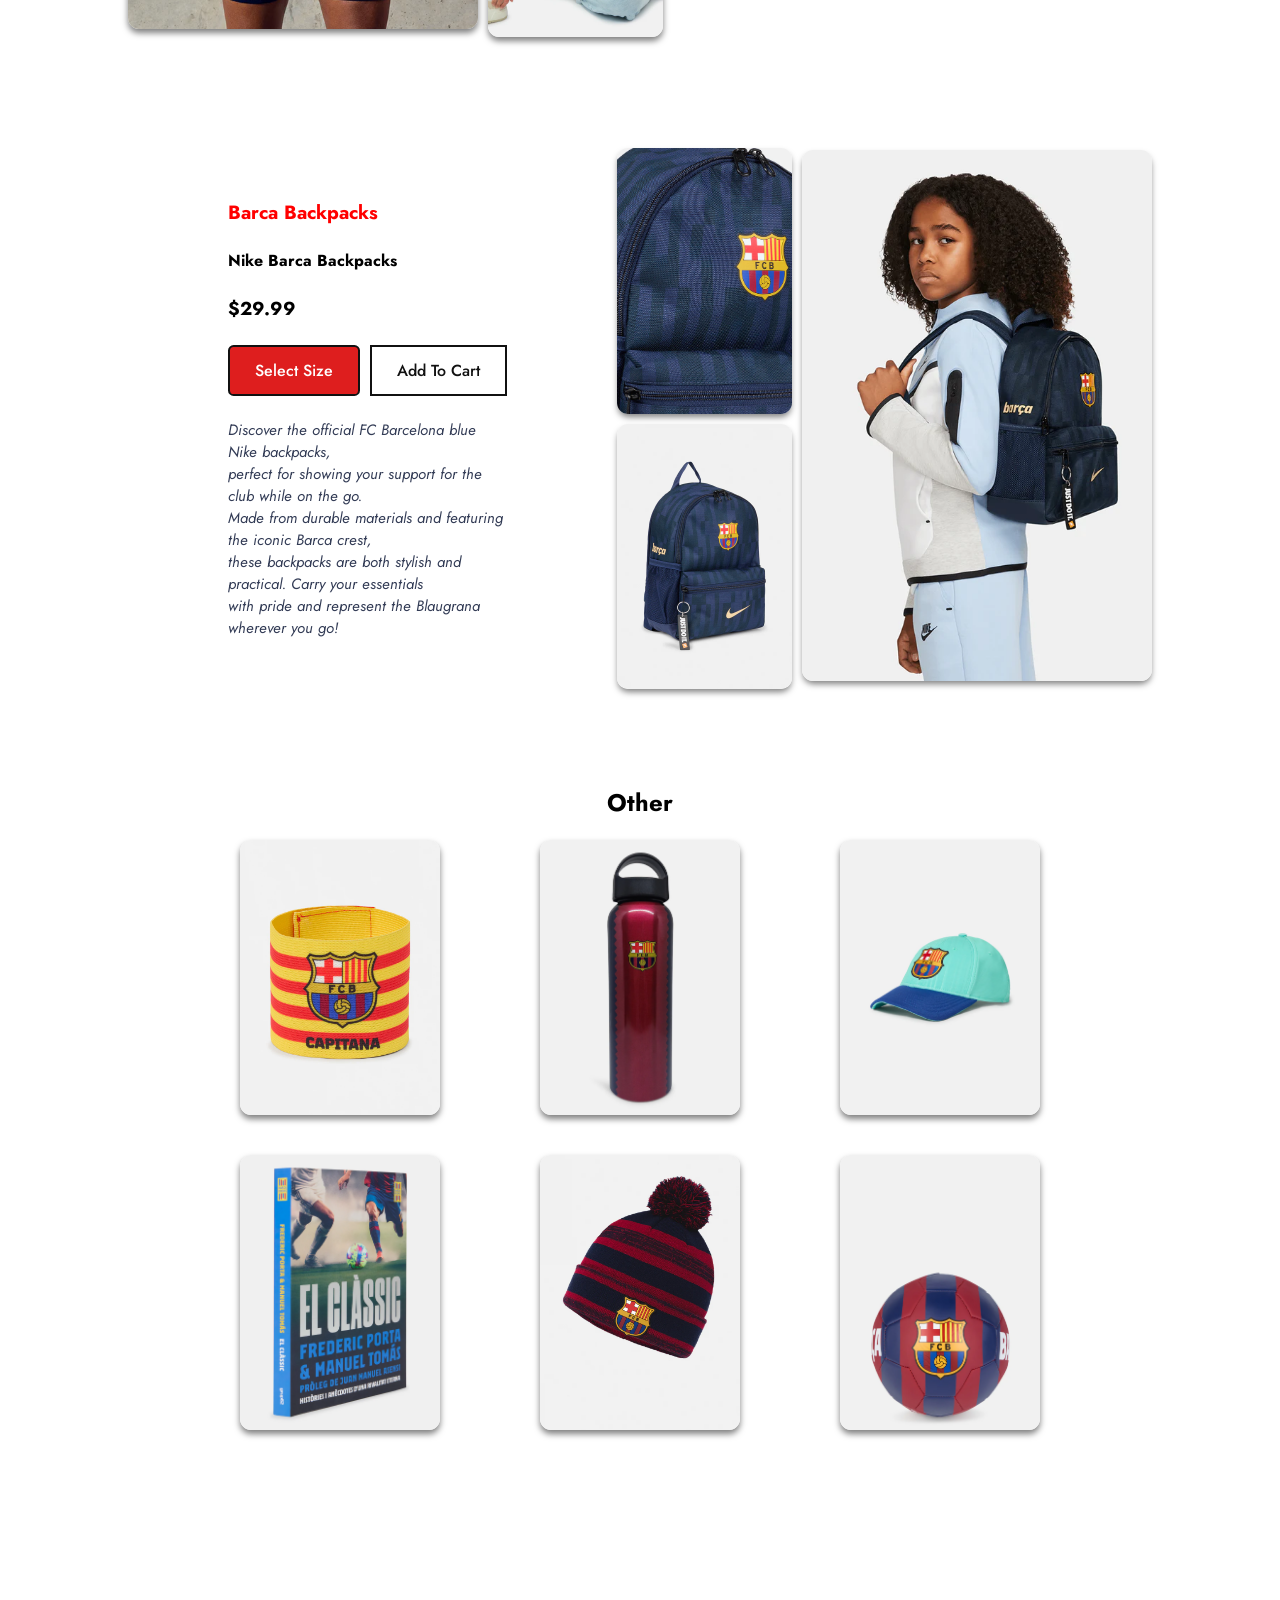
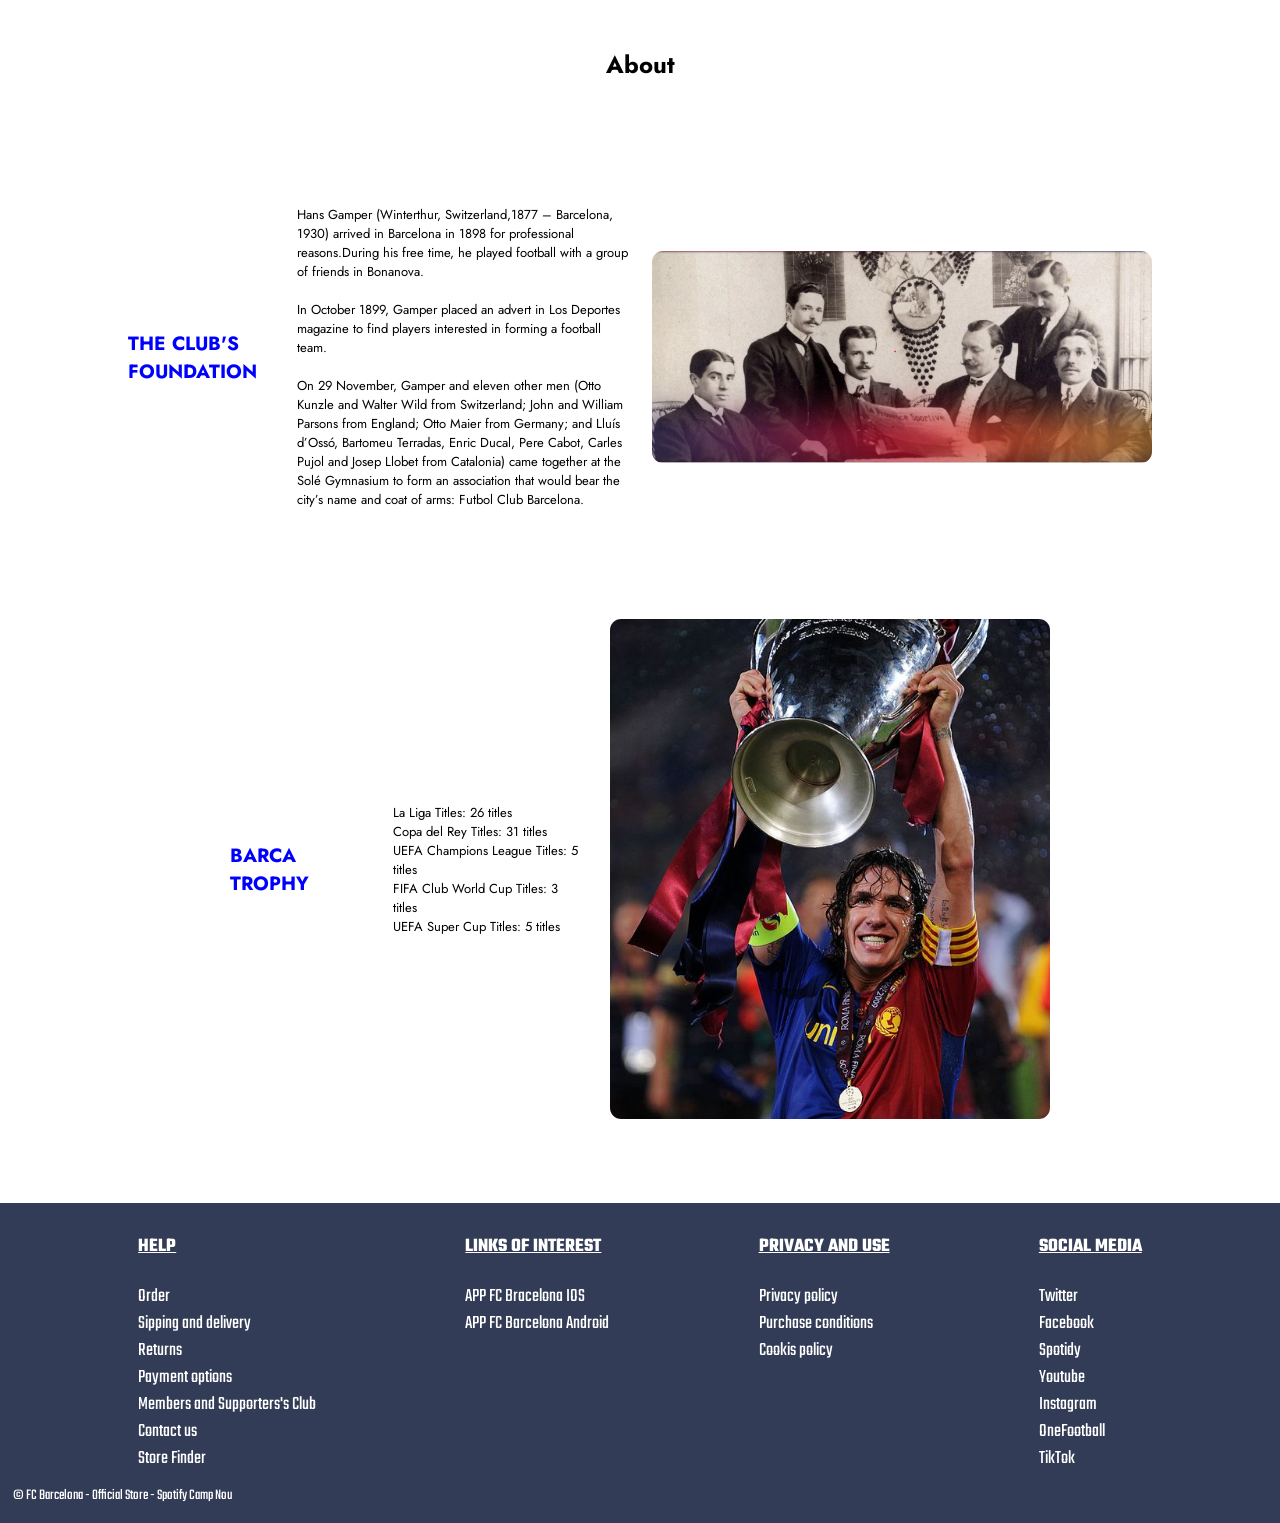
==== commit 6e2cb357: "feat: responsive done" ====
--- a/index.html
+++ b/index.html
@@ -96,19 +96,18 @@
             with pride and represent the Blaugrana wherever you go!
           </p>
         </div>
-        <div class="backpacks">
-          <img src="assets/images/backpacks3.webp" alt="backpacks3" />
-          <img src="assets/images/backpacks2.webp" alt="backpacks2" />
-        </div>
-        <div class="backpacks0">
-          <img src="assets/images/backpacks1.webp" alt="backpacks1" />
-        </div>
-      </div>
+          <div class="backpacks">
+            <img src="assets/images/backpacks3.webp" alt="backpacks3" />
+            <img src="assets/images/backpacks2.webp" alt="backpacks2" />
+          </div>
+          <div class="backpacks0">
+            <img src="assets/images/backpacks1.webp" alt="backpacks1" />
+          </div>
+        </div>
       <br />
       <br />
       <div class="other_sale">
         <h2>Other</h2>
-        <br />
         <div class="sale1">
           <img src="assets/images/pic1.webp" alt="pic1" />
           <img src="assets/images/pic2.webp" alt="pic2" />
@@ -126,35 +125,38 @@
     <br />
 
     <section class="about" id="3">
+      <h2>About</h2>
       <div class="about_content">
-        <h2>About</h2>
-      </div>
-      <div class="barca_fundation">
-        <h5>THE CLUB'S FOUNDATION</h5>
-        <p>
-          Hans Gamper (Winterthur, Switzerland,1877 – Barcelona, 1930) arrived
-          in Barcelona in 1898 for professional reasons.During his free time, he
-          played football with a group of friends in Bonanova. <br />
-          <br />
-          In October 1899, Gamper placed an advert in Los Deportes magazine to
-          find players interested in forming a football team. <br /><br />
-          On 29 November, Gamper and eleven other men (Otto Kunzle and Walter
-          Wild from Switzerland; John and William Parsons from England; Otto
-          Maier from Germany; and Lluís d’Ossó, Bartomeu Terradas, Enric Ducal,
-          Pere Cabot, Carles Pujol and Josep Llobet from Catalonia) came
-          together at the Solé Gymnasium to form an association that would bear
-          the city’s name and coat of arms: Futbol Club Barcelona.
-        </p>
-        <img src="assets/images/foundation.jpg" alt="background4" />
-      </div>
-      <div class="trophy">
-        <h5>BARCA TROPHY</h5>
-        <p>La Liga Titles: 26 titles <br>
-          Copa del Rey Titles: 31 titles <br>
-          UEFA Champions League Titles: 5 titles <br>
-          FIFA Club World Cup Titles: 3 titles <br>
-          UEFA Super Cup Titles: 5 titles</p>
-          <img src="assets/images/trophy.jpg" alt="trophy">
+        <br />
+        <div class="barca_fundation">
+          <h5>THE CLUB'S FOUNDATION</h5> <br>
+          <p>
+            Hans Gamper (Winterthur, Switzerland,1877 – Barcelona, 1930) arrived
+            in Barcelona in 1898 for professional reasons.During his free time,
+            he played football with a group of friends in Bonanova. <br />
+            <br />
+            In October 1899, Gamper placed an advert in Los Deportes magazine to
+            find players interested in forming a football team. <br /><br />
+            On 29 November, Gamper and eleven other men (Otto Kunzle and Walter
+            Wild from Switzerland; John and William Parsons from England; Otto
+            Maier from Germany; and Lluís d’Ossó, Bartomeu Terradas, Enric
+            Ducal, Pere Cabot, Carles Pujol and Josep Llobet from Catalonia)
+            came together at the Solé Gymnasium to form an association that
+            would bear the city’s name and coat of arms: Futbol Club Barcelona.
+          </p>
+          <img src="assets/images/foundation.jpg" alt="background4" />
+        </div>
+        <div class="trophy">
+          <h5>BARCA TROPHY</h5>
+          <p>
+            La Liga Titles: 26 titles <br />
+            Copa del Rey Titles: 31 titles <br />
+            UEFA Champions League Titles: 5 titles <br />
+            FIFA Club World Cup Titles: 3 titles <br />
+            UEFA Super Cup Titles: 5 titles
+          </p>
+          <img src="assets/images/trophy.jpg" alt="trophy" />
+        </div>
       </div>
     </section>
     <section class="footer" id="4">
--- a/assets/css/styles.css
+++ b/assets/css/styles.css
@@ -8,6 +8,7 @@
   box-sizing: border-box;
   font-family: "Jost", sans-serif;
   scroll-behavior: smooth;
+  transition: all 0.42s ease;
 }
 
 nav {
@@ -21,7 +22,8 @@
   padding: 20px 10%;
   background-color: white;
   box-shadow: 0 5px 100vh rgba(0, 0, 0, 0.335);
-  z-index: 100;
+  z-index: 10000;
+  position: fixed;
 }
 
 .logo {
@@ -87,7 +89,7 @@
 }
 
 .text h1 {
-  color: black;
+  color: rgb(47, 55, 209);
   font-size: 65px;
   text-transform: capitalize;
   line-height: 1.1;
@@ -163,7 +165,7 @@
   cursor: pointer;
 }
 
-.first_sale .shirt2 img:hover {
+.shirt2 img:hover {
   transform: scale(1.1);
   box-shadow: 0 4px 6px rgba(0, 0, 0, 0.5);
   cursor: pointer;
@@ -176,11 +178,10 @@
   box-shadow: 0 4px 6px rgba(0, 0, 0, 0.5);
   cursor: pointer;
 }
-.first_sale .shirt1 img:hover {
+.shirt1 img:hover {
   transform: scale(1.1);
-  box-shadow: 0 4px 6px rgba(0, 0, 0, 0.5);
-  cursor: pointer;
   transition: transform 0.42s ease;
+  box-shadow: 0 4px 70px -1px rgba(0, 0, 0, 0.5);
 }
 
 .price_shirt {
@@ -346,7 +347,6 @@
   flex-direction: column;
   justify-content: space-between;
   align-items: center;
-  gap: 20px;
 }
 
 .other_sale .sale1 {
@@ -361,15 +361,16 @@
 
 .other_sale .sale1 img {
   width: 200px;
-  height: 300px;
+  height: 275px;
+  object-fit: cover;
   border-radius: 1cap;
   cursor: pointer;
   box-shadow: 0 4px 6px rgba(0, 0, 0, 0.5);
 }
 
 .other_sale .sale1 img:hover {
-  transform: scale(1.1) rotateY(10deg);
-
+  transform: scale(1.1);
+  box-shadow: 0 4px 6px rgba;
   transition: all 0.42s;
 }
 
@@ -384,17 +385,18 @@
 
 .other_sale .sale2 img {
   width: 200px;
-  height: 300px;
+  height: 275px;
+  object-fit: cover;
   border-radius: 1cap;
   box-shadow: 0 4px 6px rgba(0, 0, 0, 0.5);
   cursor: pointer;
 }
 
 .other_sale .sale2 img:hover {
-    transform: scale(1.1) rotateY(10deg);
-  
-    transition: all 0.42s;
-  }
+  transform: scale(1.1) rotateY(10deg);
+
+  transition: all 0.42s;
+}
 
 .about {
   display: flex;
@@ -402,6 +404,13 @@
   justify-content: space-between;
   align-items: center;
   gap: 10px;
+}
+.about_content {
+  display: flex;
+  flex-direction: column;
+  justify-content: space-evenly;
+  align-items: center;
+  gap: 90px;
 }
 
 .barca_fundation {
@@ -459,7 +468,7 @@
 .trophy img:hover {
   transition: all 0.42s ease;
   transform: scale(1.05);
-  box-shadow: inset 0 0 20px rgba(0, 0, 0, 0.2);
+  box-shadow: 0 0 20px rgba(0, 0, 0, 0.2);
 }
 .about p {
   font-size: small;
@@ -609,9 +618,15 @@
   nav {
     padding: 15px 3%;
     transition: 0.4s;
+    z-index: 1000;
   }
 }
 @media (max-width: 630px) {
+  nav {
+    padding: 15px 3%;
+    transition: 0.4s;
+    z-index: 1000;
+  }
   .text h1 {
     font-size: 40px;
     transition: 0.4s;
@@ -624,64 +639,250 @@
     padding: 10px 20px;
     transition: 0.4s;
   }
-}
-@media (max-width: 750px) {
-  .navigation {
-    display: none;
-    transition: all 0.42s;
-  }
-  .our_products{
-
-
-  }
-  .products_content h2{
-    font-size: 20px;
-  }
-  .first_sale{
-    display: flex;
-    flex-wrap:wrap;
-    align-items:flex-start;
-    justify-self:none;
-  }
-  .first_sale .shirt1 img {
-   width: 350px;
-   height: 300px;
-   object-fit: cover;
-    transition: all 0.4s;
-
-  }
-  .first_sale .shirt2{
+  .first_sale {
+    display: flex;
+    flex-direction: row;
+    align-items: center;
+    justify-content: space-between;
+  }
+  .first_sale .shirt1 {
     display: none;
   }
   .first_sale .shirt2 img {
-    width: 100px;
-    height: 200px;
+    width: 700px;
+    height: 250px;
     border-radius: 1cap;
     cursor: pointer;
     box-shadow: 0 4px 6px rgba(0, 0, 0, 0.5);
     transform: all 0.4s ease;
     object-fit: cover;
   }
-  .price_shirt{
-    align-items: none;
+  .first_sale .shirt2 {
+    width: 200px;
+  }
+
+  .price_shirt h5 {
+    display: none;
+    transition: 0.4s;
+  }
+  .price_shirt h4 {
+    font-size: smaller;
+    transition: all 0.4s;
+  }
+  .price_shirt h3 {
+    font-size: smaller;
+  }
+  .price_shirt p {
+    display: none;
+  }
+  .price_shirt .select_size {
+    display: flex;
+    flex-direction: column;
+    width: 120px;
+    align-items: first baseline;
+  }
+  .price_shirt .select_size .select_button {
+    font-size: 10px;
+    transition: 0.4s;
+    padding: 6px 12px;
+  }
+  .price_shirt .select_size .add_button {
+    font-size: 10px;
+    transition: 0.4s;
+  }
+  .second_sale {
+    display: flex;
+    flex-direction: row;
+    align-items: center;
+    justify-content: space-between;
+   
+  }
+  .second_sale .price_backpacks {
+    display: flex;
+    flex-direction: column;
+    align-items: center;
+    padding: 0;
+  }
+
+
+  .second_sale .backpacks0 {
+    display: none;
+  }
+
+  .second_sale .backpacks img {
+    width: 150px;
+    height: 250px;
+    border-radius: 1cap;
+    cursor: pointer;
+    box-shadow: 0 4px 6px rgba(0, 0, 0, 0.5);
+    transform: all 0.4s ease;
+    object-fit: cover;
+  }
+
+  .price_backpacks h5 {
+    display: none;
+    transition: 0.4s;
+  }
+
+  .price_backpacks h4 {
+    font-size: smaller;
+    transition: all 0.4s;
+  }
+
+  .second_sale.price_backpacks h3 {
+    font-size: smaller;
+    text-align: left;
+  }
+
+  .price_backpacks p {
+    display: none;
+  }
+
+  .price_backpacks .select_size {
+    display: flex;
+    flex-direction: column;
+    width: 120px;
+    align-items: first baseline;
+  }
+
+  .price_backpacks .select_size .select_button {
+    font-size: 10px;
+    transition: 0.4s;
+    padding: 6px 12px;
+  }
+
+  .price_backpacks .select_size .add_button {
+    font-size: 10px;
+    transition: 0.4s;
+  }
+  .other_sale {
+    display: flex;
+    flex-direction: column;
+    align-items: center;
+    justify-content: space-between;
+  }
+  .other_sale h2 {
+    font-size: smaller;
+  }
+
+  .other_sale .sale1 img {
+    width: 200px;
+    height: auto;
+  }
+  .other_sale .sale1 {
+    display: flex;
+    flex-direction: column;
+    align-items: center;
     justify-content: none;
-  }
-  .price_shirt h5{
-  display: none;
-    transition: 0.4s;
-  }
-  .price_shirt h4{
-font-size: smaller;
-transition: all 0.4s;
-  }
-  .price_shirt h3 {
-    font-size: smaller;
-  }
-  .price_shirt p{
-    display: none;
-  }
-  .price_shirt .select_size .select_button{
-  font-size: 10px;
-    transition: 0.4s;
-}
-}
+    padding: 10px 10%;
+    gap: 10px;
+  }
+  .other_sale .sale2 {
+    display: none;
+  }
+  .about .about_content .barca_fundation {
+    display: flex;
+    flex-direction: column;
+    align-items: center;
+    justify-content: space-between;
+    gap: 10px;
+  }
+  .about_conten {
+    background-color: aqua;
+  }
+  .about_content .barca_fundation img {
+    display: none;
+  }
+  .about h2 {
+    font-size: smaller;
+  }
+  .about {
+    display: flex;
+    flex-direction: column;
+  }
+  .about_content .barca_fundation h5 {
+    font-size: smaller;
+  }
+  .about_content .barca_fundation p {
+    font-size: smaller;
+    font-style: italic;
+  }
+
+  .about_content .trophy img {
+    display: none;
+  }
+  .about_content .trophy h5 {
+    font-size: smaller;
+  }
+  .about_content .trophy p {
+    font-size: smaller;
+    font-style: italic;
+  }
+  .footer {
+    align-items: flex-start;
+    height: auto;
+  }
+  .footer .list {
+    display: flex;
+    flex-direction: column;
+    align-items: flex-start;
+    justify-content: space-between;
+    gap: 20px;
+  }
+  .footer .list .help h5 {
+    font-size: smaller;
+  }
+  .footer .list .help ul li a {
+    font-size: smaller;
+  }
+  .footer .list .interest h5 {
+    font-size: smaller;
+  }
+  .footer .list .interest li a {
+    font-size: smaller;
+  }
+  .footer .list .privacy h5 {
+    font-size: smaller;
+  }
+  .footer .list .privacy li a {
+    font-size: smaller;
+  }
+  .footer .list .social_media h5 {
+    font-size: smaller;
+  }
+  .footer .list .social_media li a {
+    font-size: smaller;
+  }
+  .footer .list .partner{
+    padding: 50px;
+  }
+}
+
+
+@media (max-width: 750px) {
+  .navigation {
+    display: none;
+    transition: all 0.42s;
+  }
+
+  .products_content h2 {
+    font-size: 20px;
+  }
+  .first_sale .shirt2 img {
+    width: 100px;
+  }
+  .first_sale .shirt1 img {
+    width: 200px;
+  }
+  .second_sale .backpacks img {
+    width: 200px;
+  }
+  .price_shirt h5,
+  .price_shirt h4,
+  .price_shirt  h3,
+  .price_shirt .select_size,
+  .price_shirt p {
+    font-size: smaller;
+  }
+  
+}
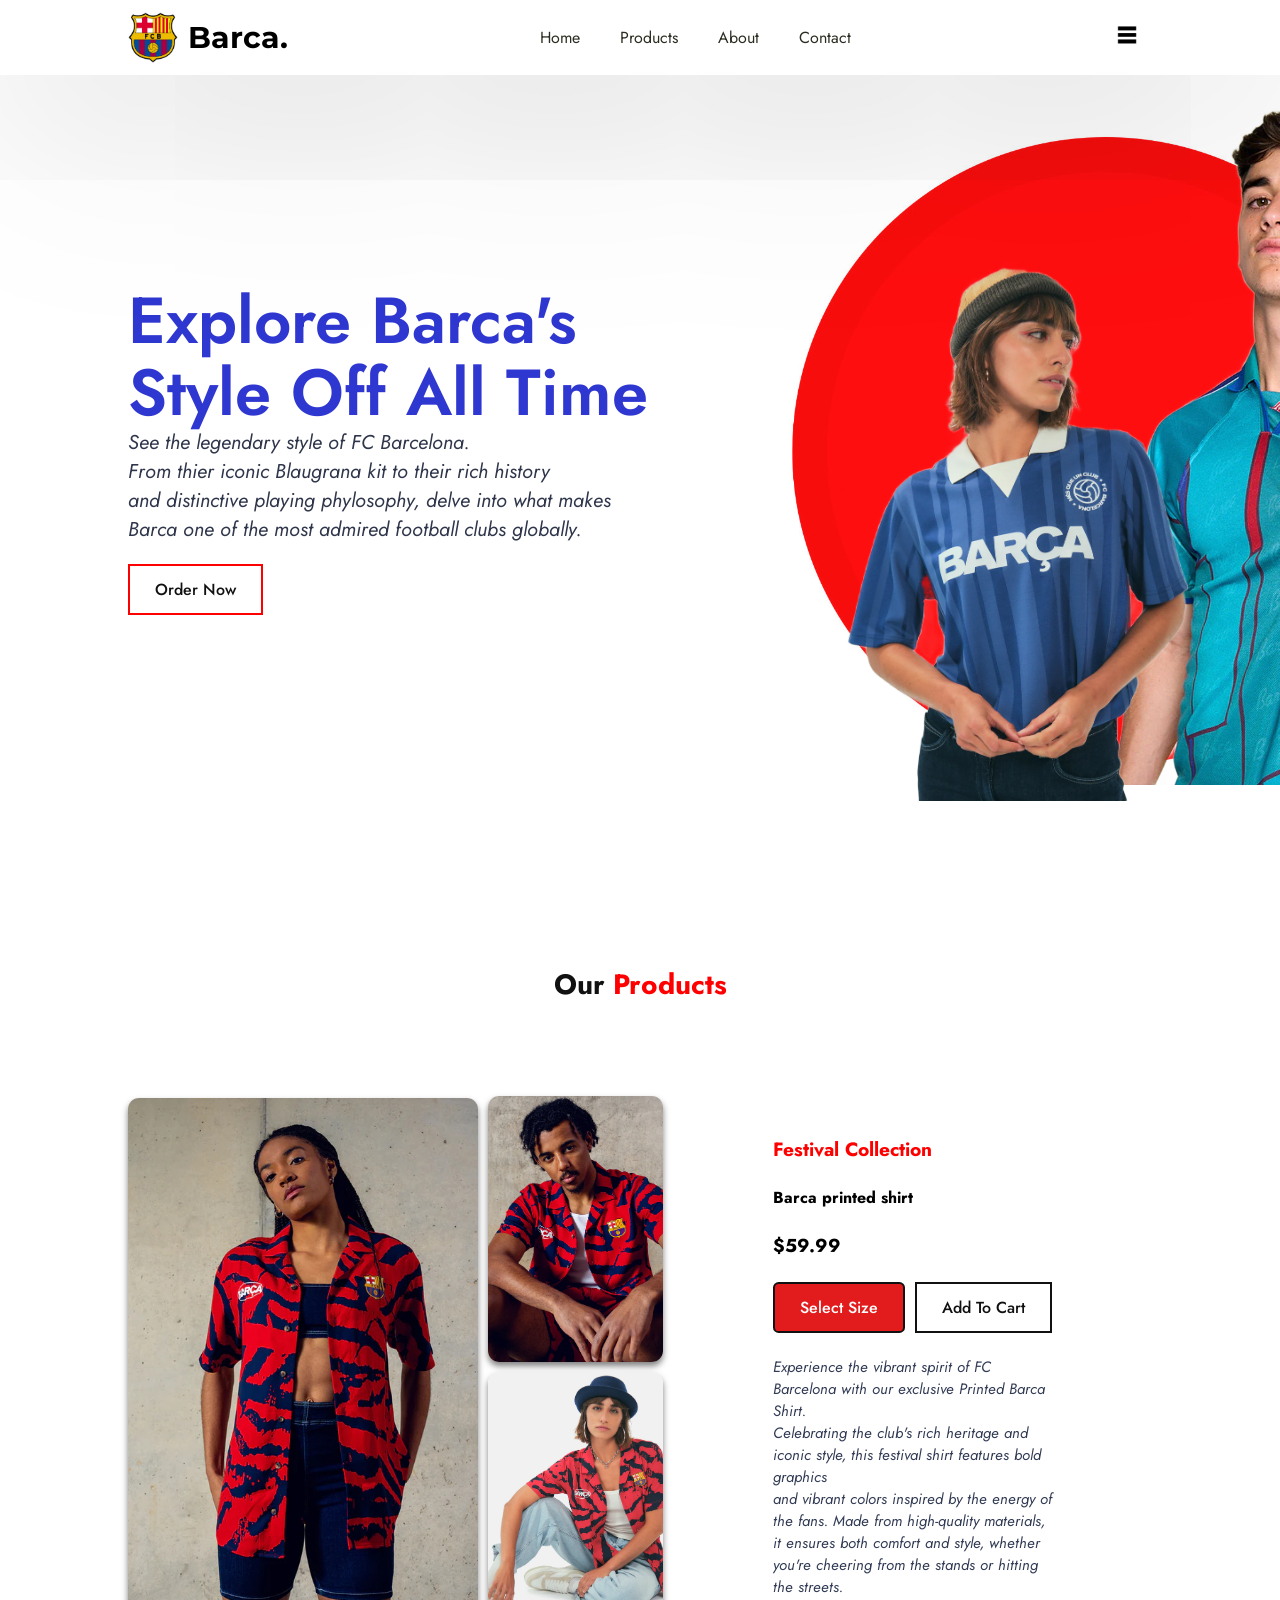
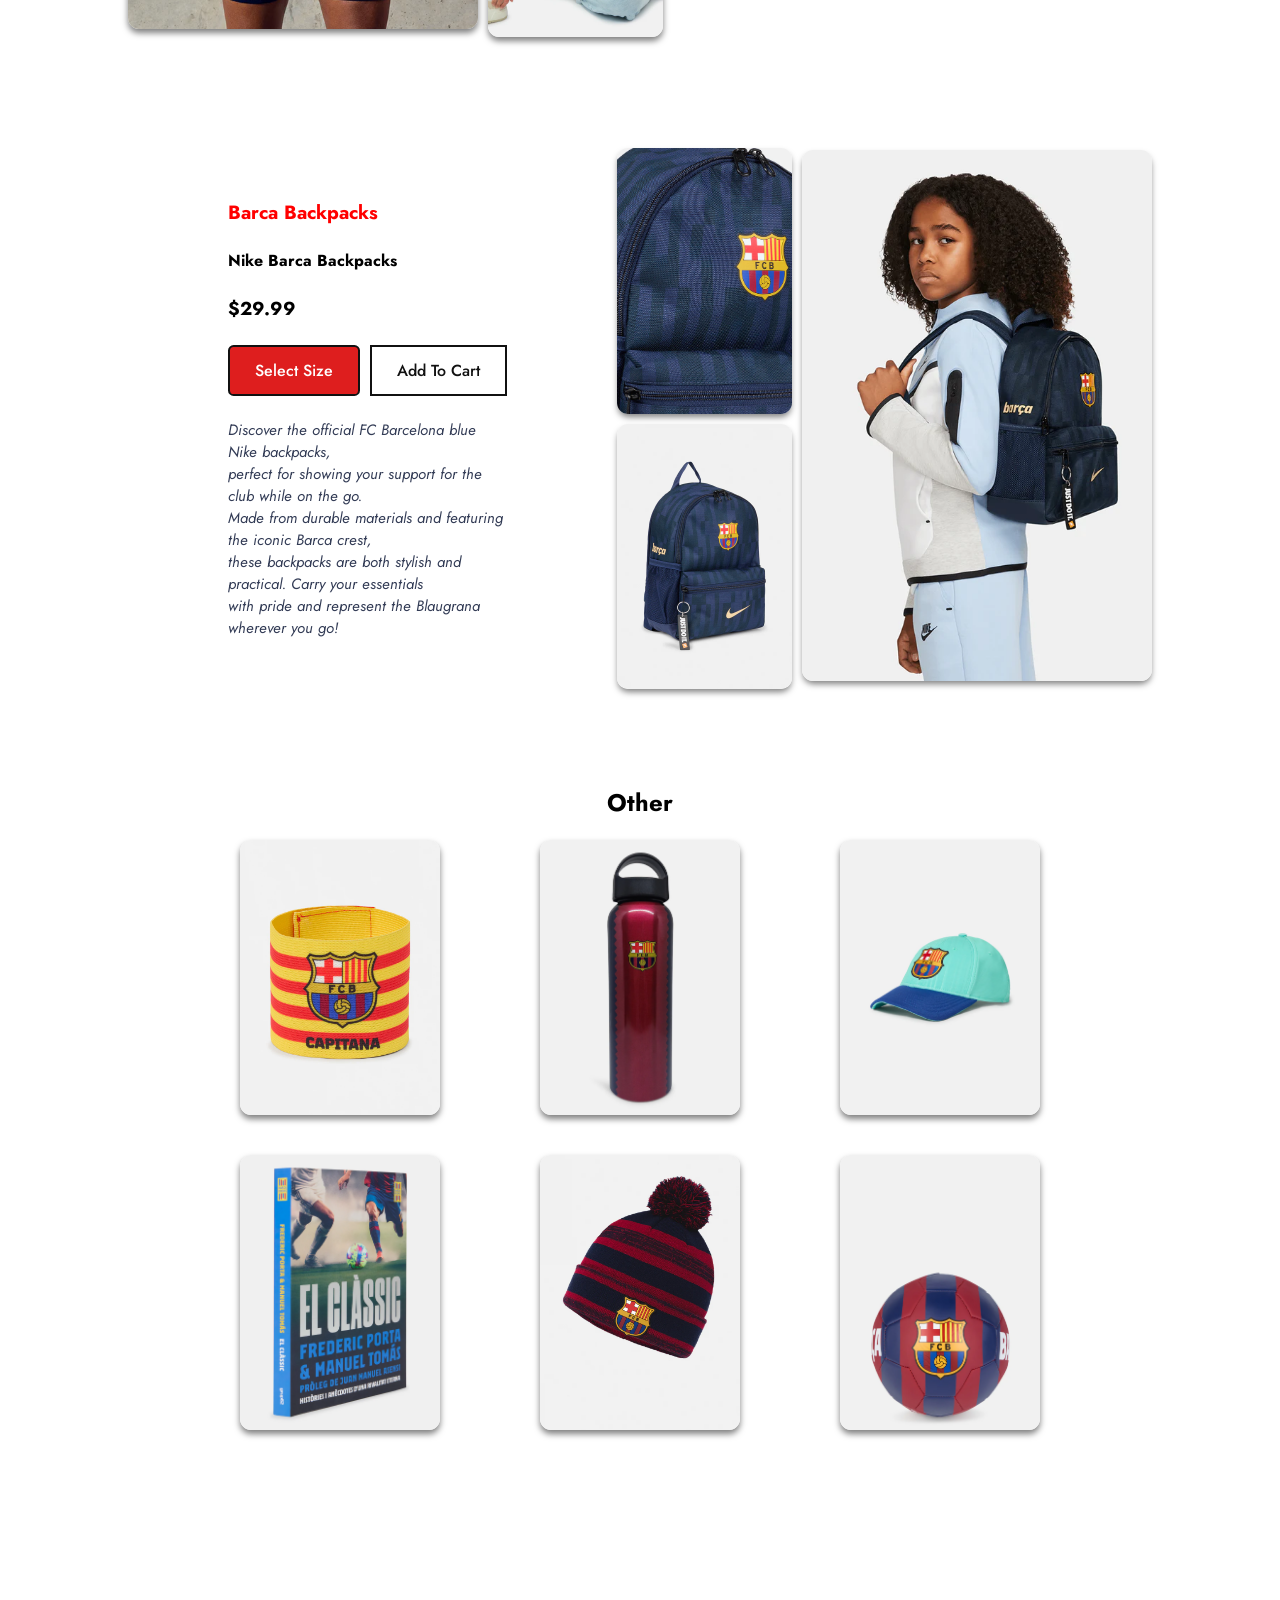
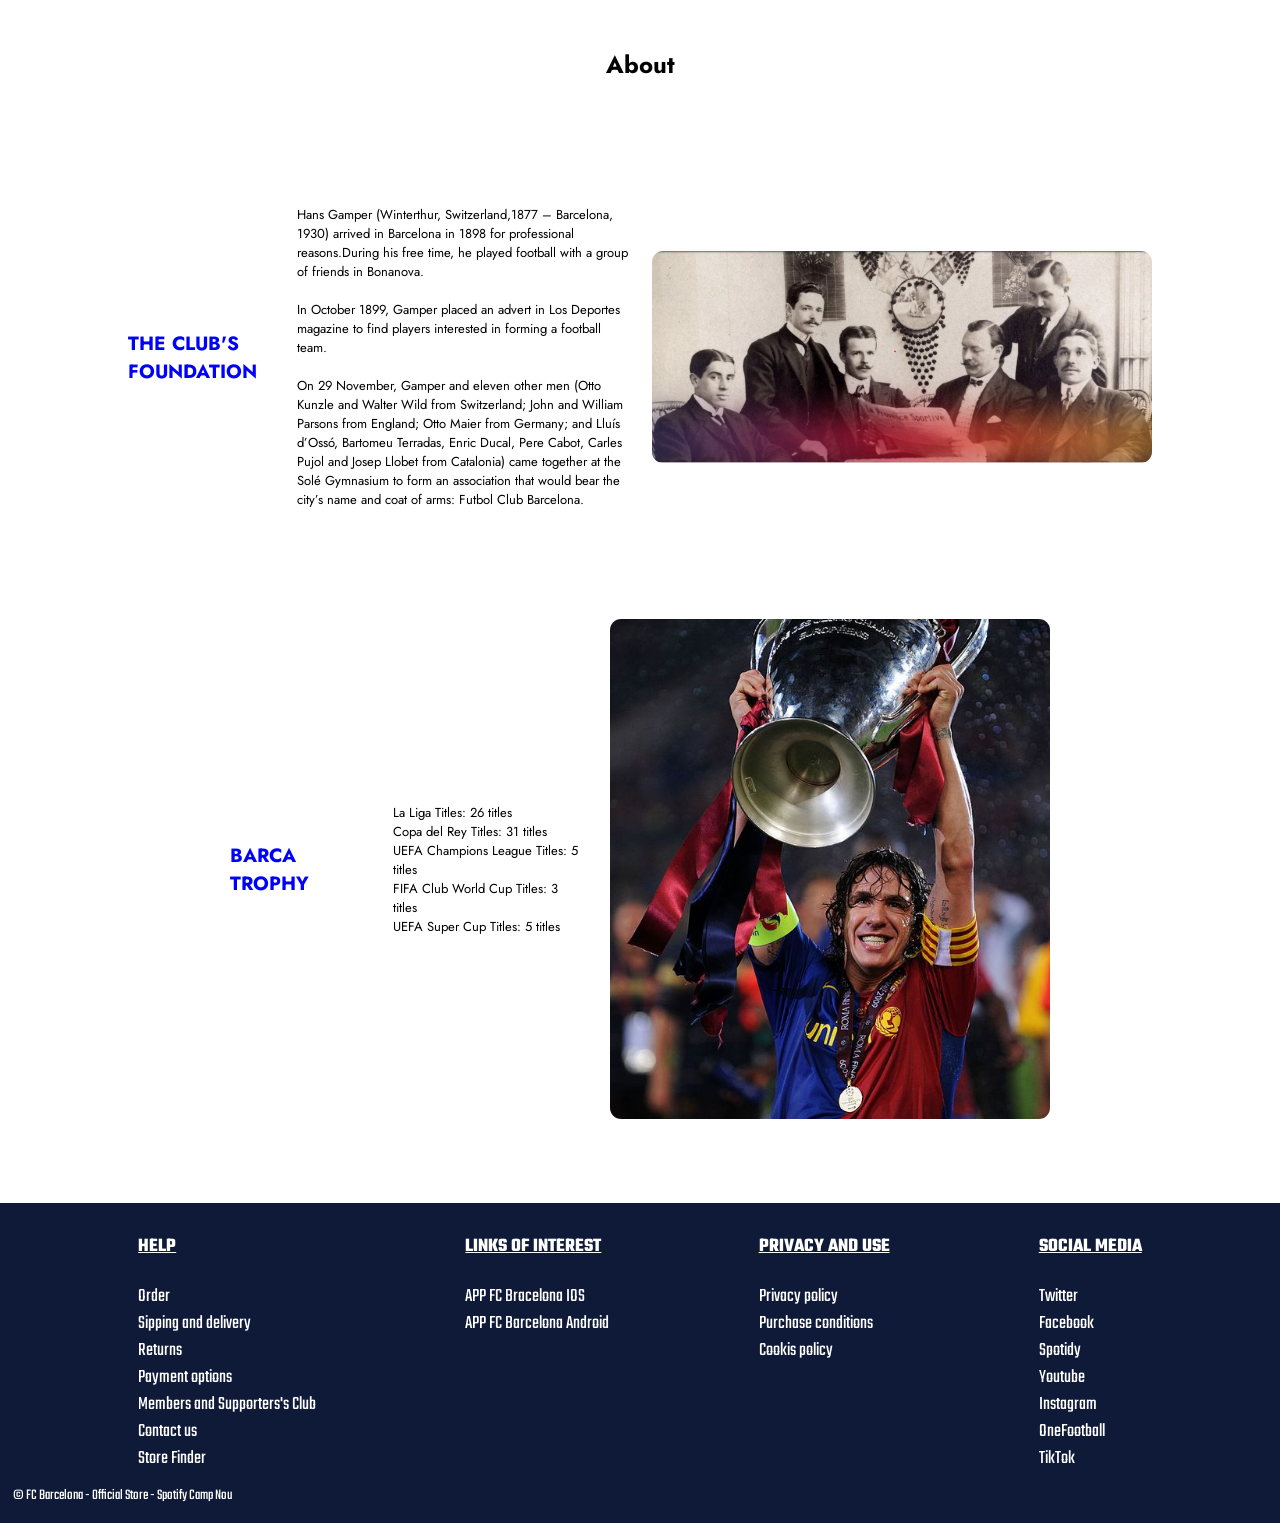
==== commit a9ca3559: "feat:additional responsive" ====
--- a/index.html
+++ b/index.html
@@ -25,7 +25,6 @@
 
     <section class="home_content" id="1">
       <div class="text">
-        <h5>Barca Wearing</h5>
         <h1>Explore Barca's <br />style off All Time</h1>
         <p>
           See the legendary style of FC Barcelona. <br />
--- a/assets/css/styles.css
+++ b/assets/css/styles.css
@@ -82,12 +82,6 @@
   object-fit: cover;
 }
 
-.text h5 {
-  color: rgb(255, 72, 72);
-  font-size: 16px;
-  text-transform: capitalize;
-}
-
 .text h1 {
   color: rgb(47, 55, 209);
   font-size: 65px;
@@ -110,14 +104,14 @@
   font-size: 16px;
   font-weight: 500;
   text-transform: capitalize;
-  border: 2px solid #111;
+  border: 2px solid #ff0000;
   padding: 12px 25px;
   transition: all 0.42s ease;
   cursor: pointer;
 }
 
 .text .order_button:hover {
-  background-color: rgb(63, 73, 203);
+  background-color: rgb(0, 0, 0);
   color: white;
 }
 
@@ -483,7 +477,7 @@
   justify-content: space-evenly;
   align-items: safe;
   padding: 20px 1%;
-  background-color: #333c56;
+  background-color: #0f1938;
   width: 100%;
   height: 320px;
   font-family: "Teko", sans-serif;
@@ -521,7 +515,7 @@
 
 .help ul li a:hover {
   color: black;
-  text-decoration: underline;
+
 }
 
 .interest h5 {
@@ -549,7 +543,7 @@
 
 .interest li a:hover {
   color: black;
-  text-decoration: underline;
+
 }
 
 .privacy h5 {
@@ -576,7 +570,7 @@
 
 .privacy li a:hover {
   color: black;
-  text-decoration: underline;
+ 
 }
 
 .social_media li a {
@@ -588,7 +582,7 @@
 
 .social_media li a:hover {
   color: black;
-  text-decoration: underline;
+
 }
 
 .social_media h5 {
